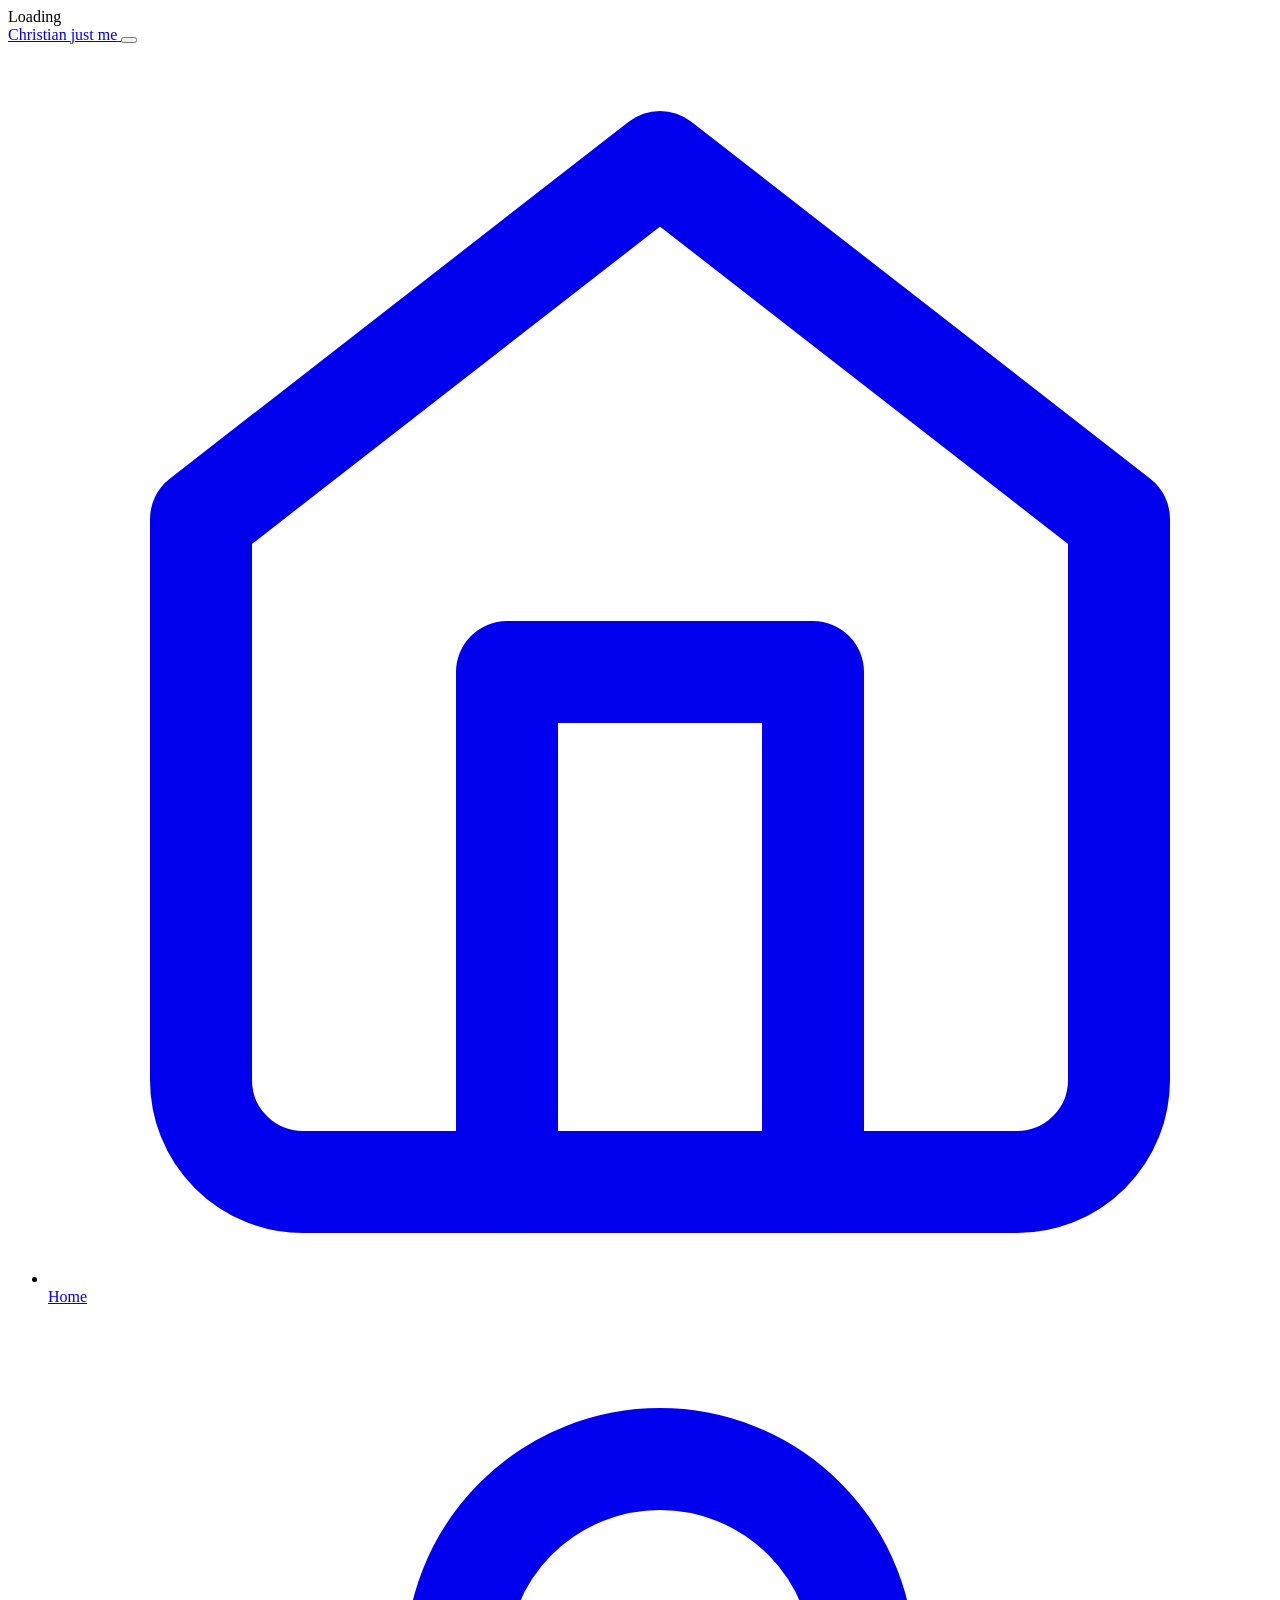
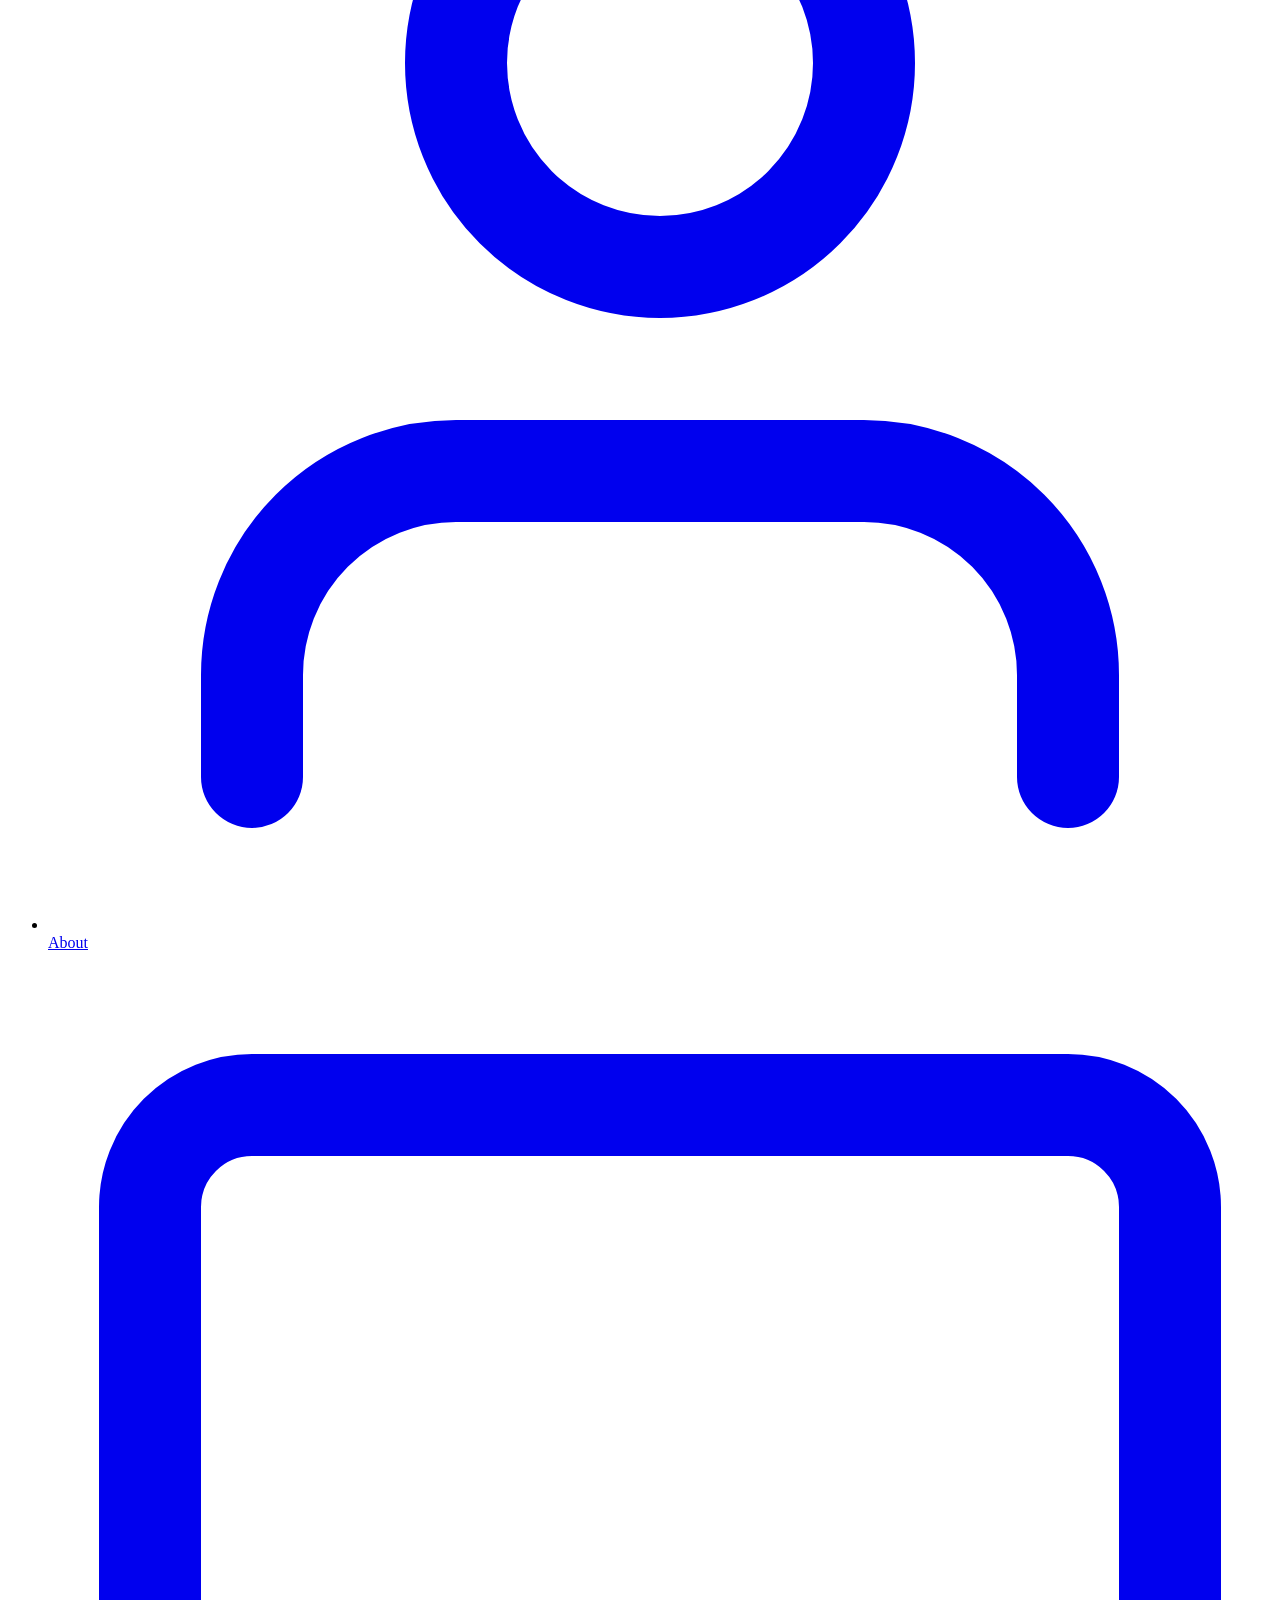
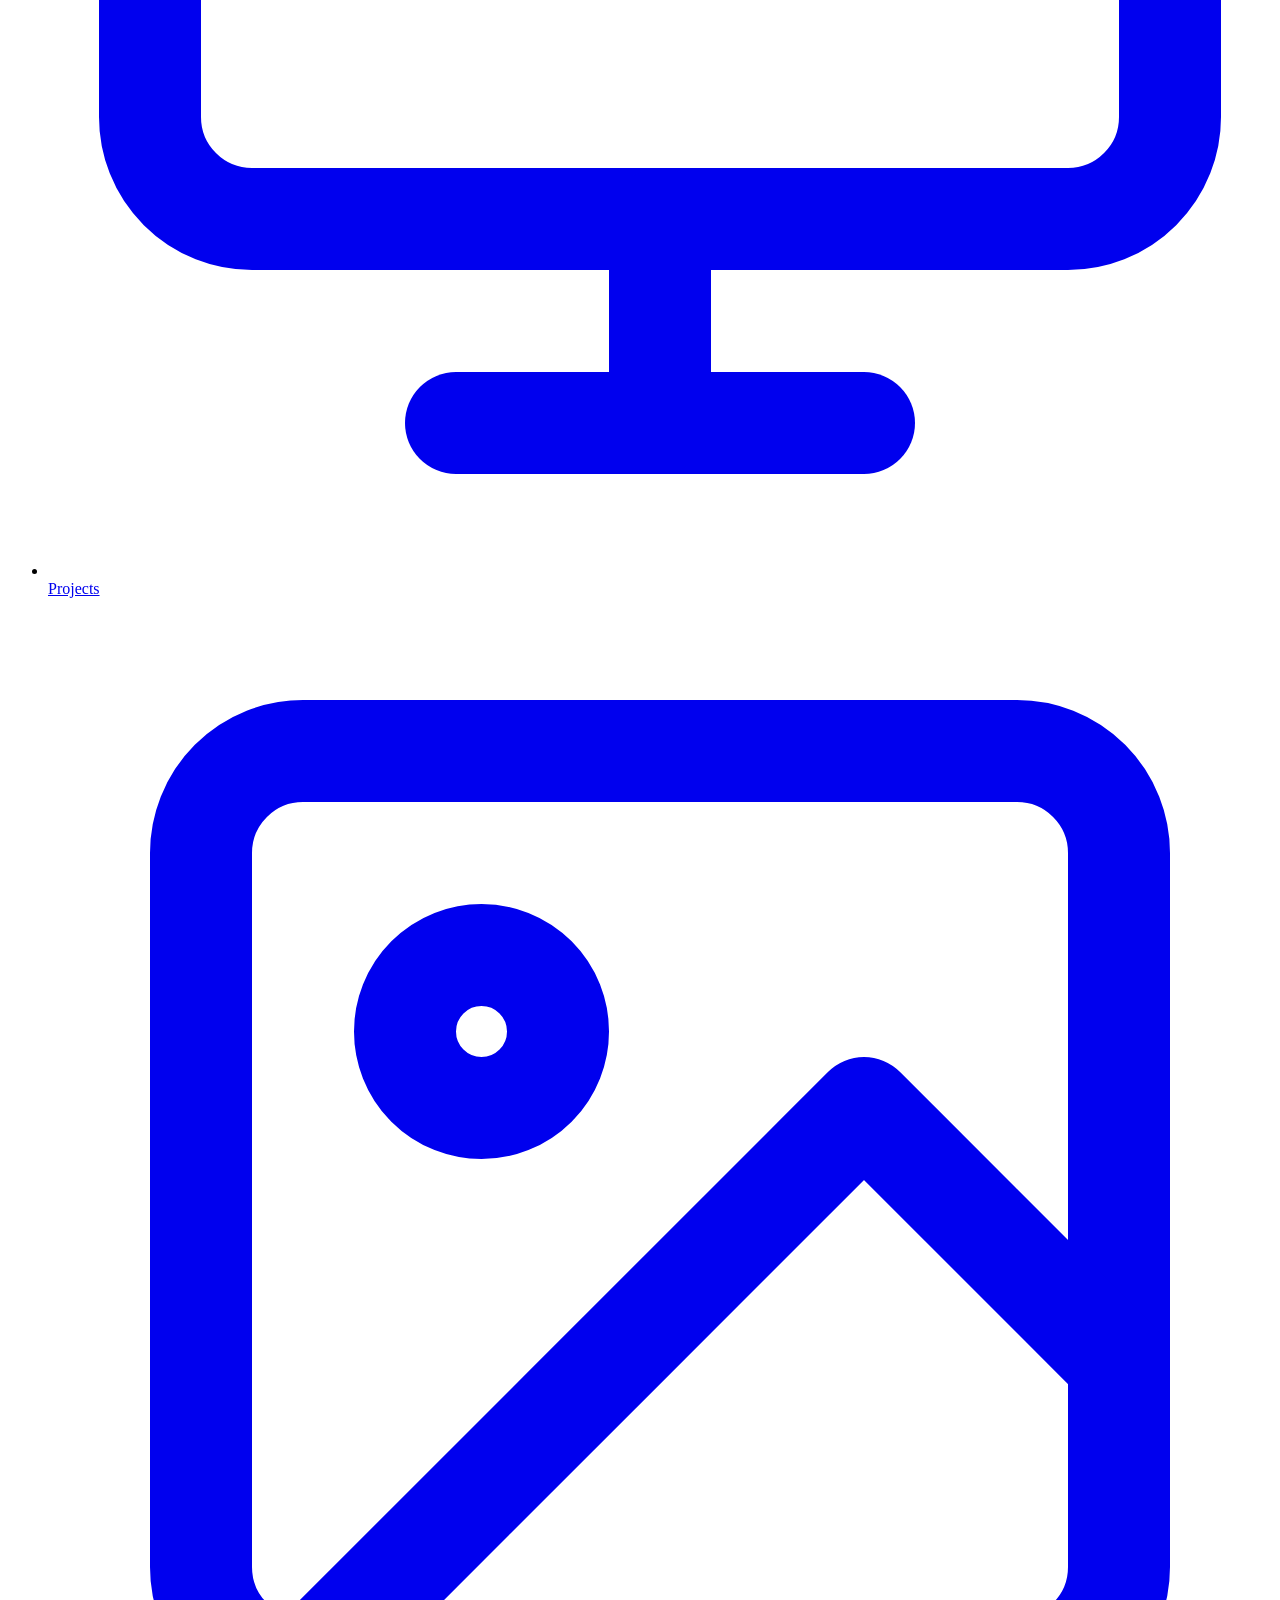
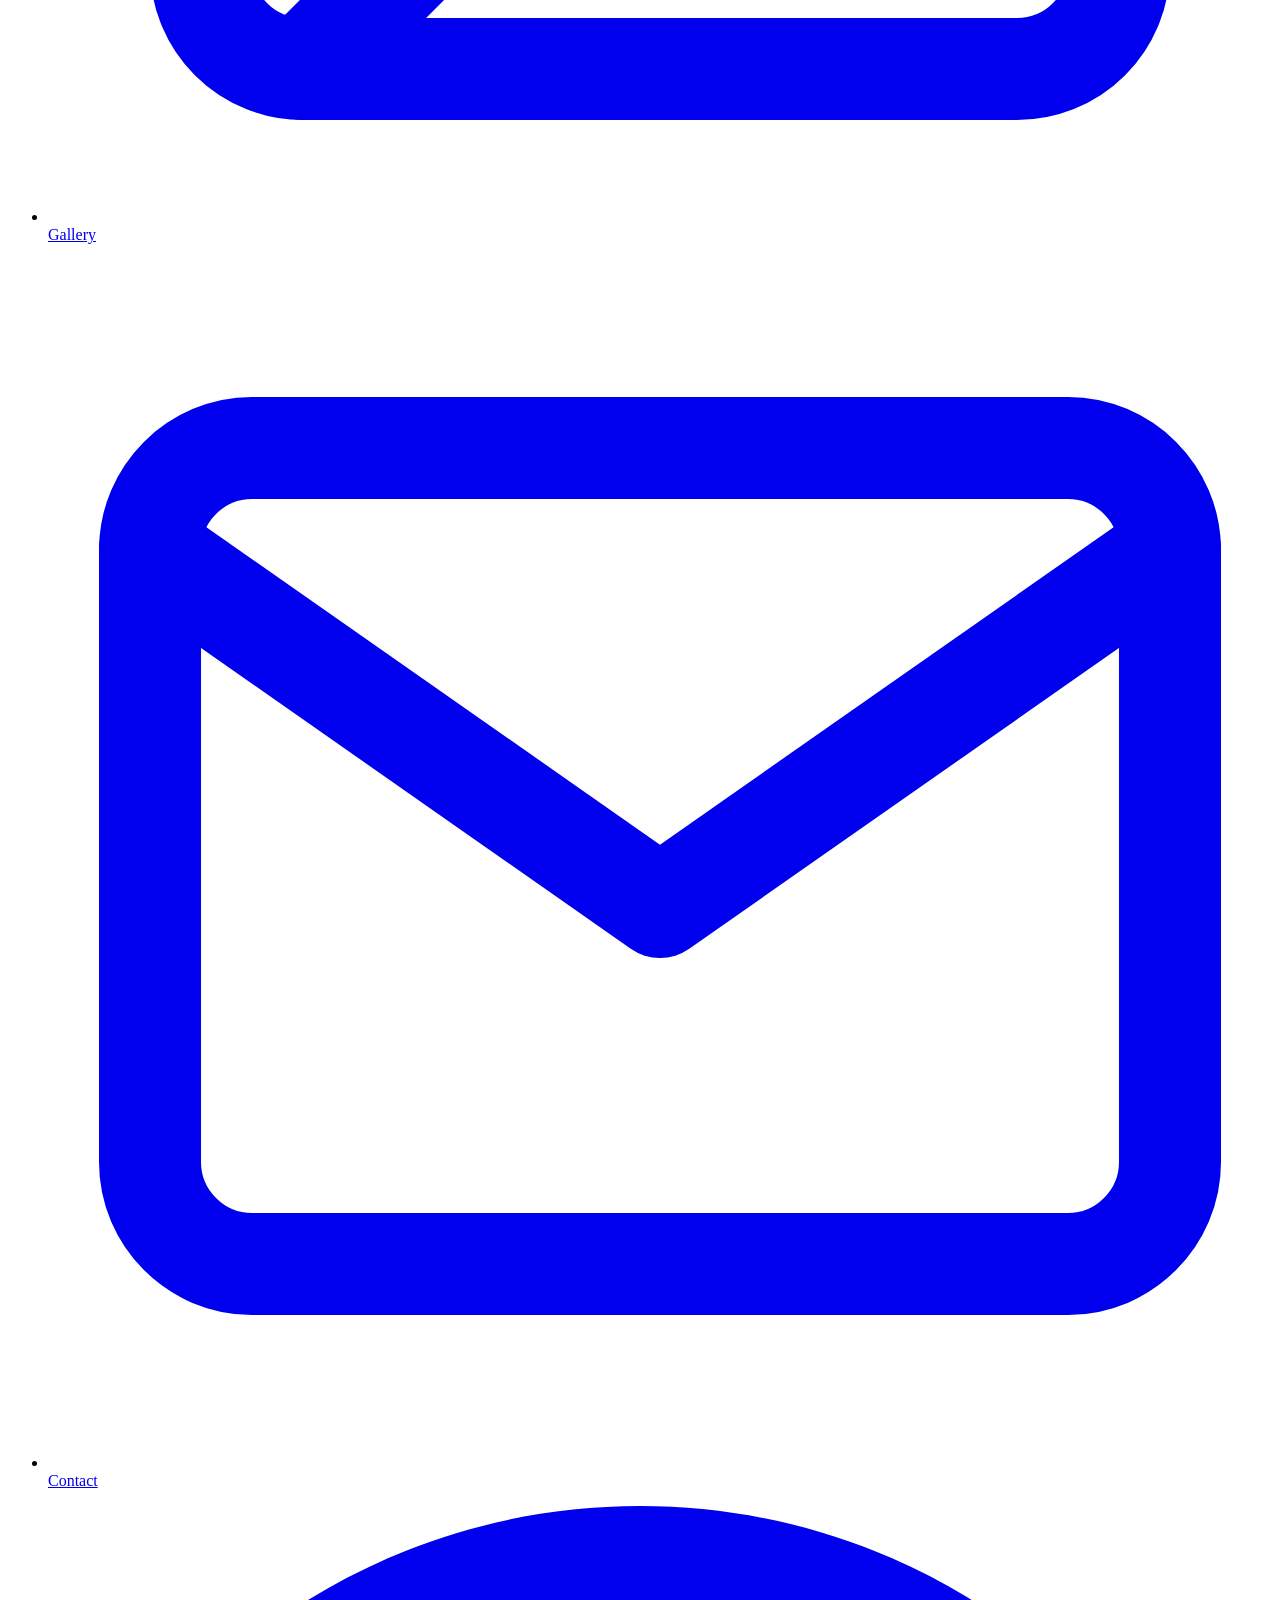
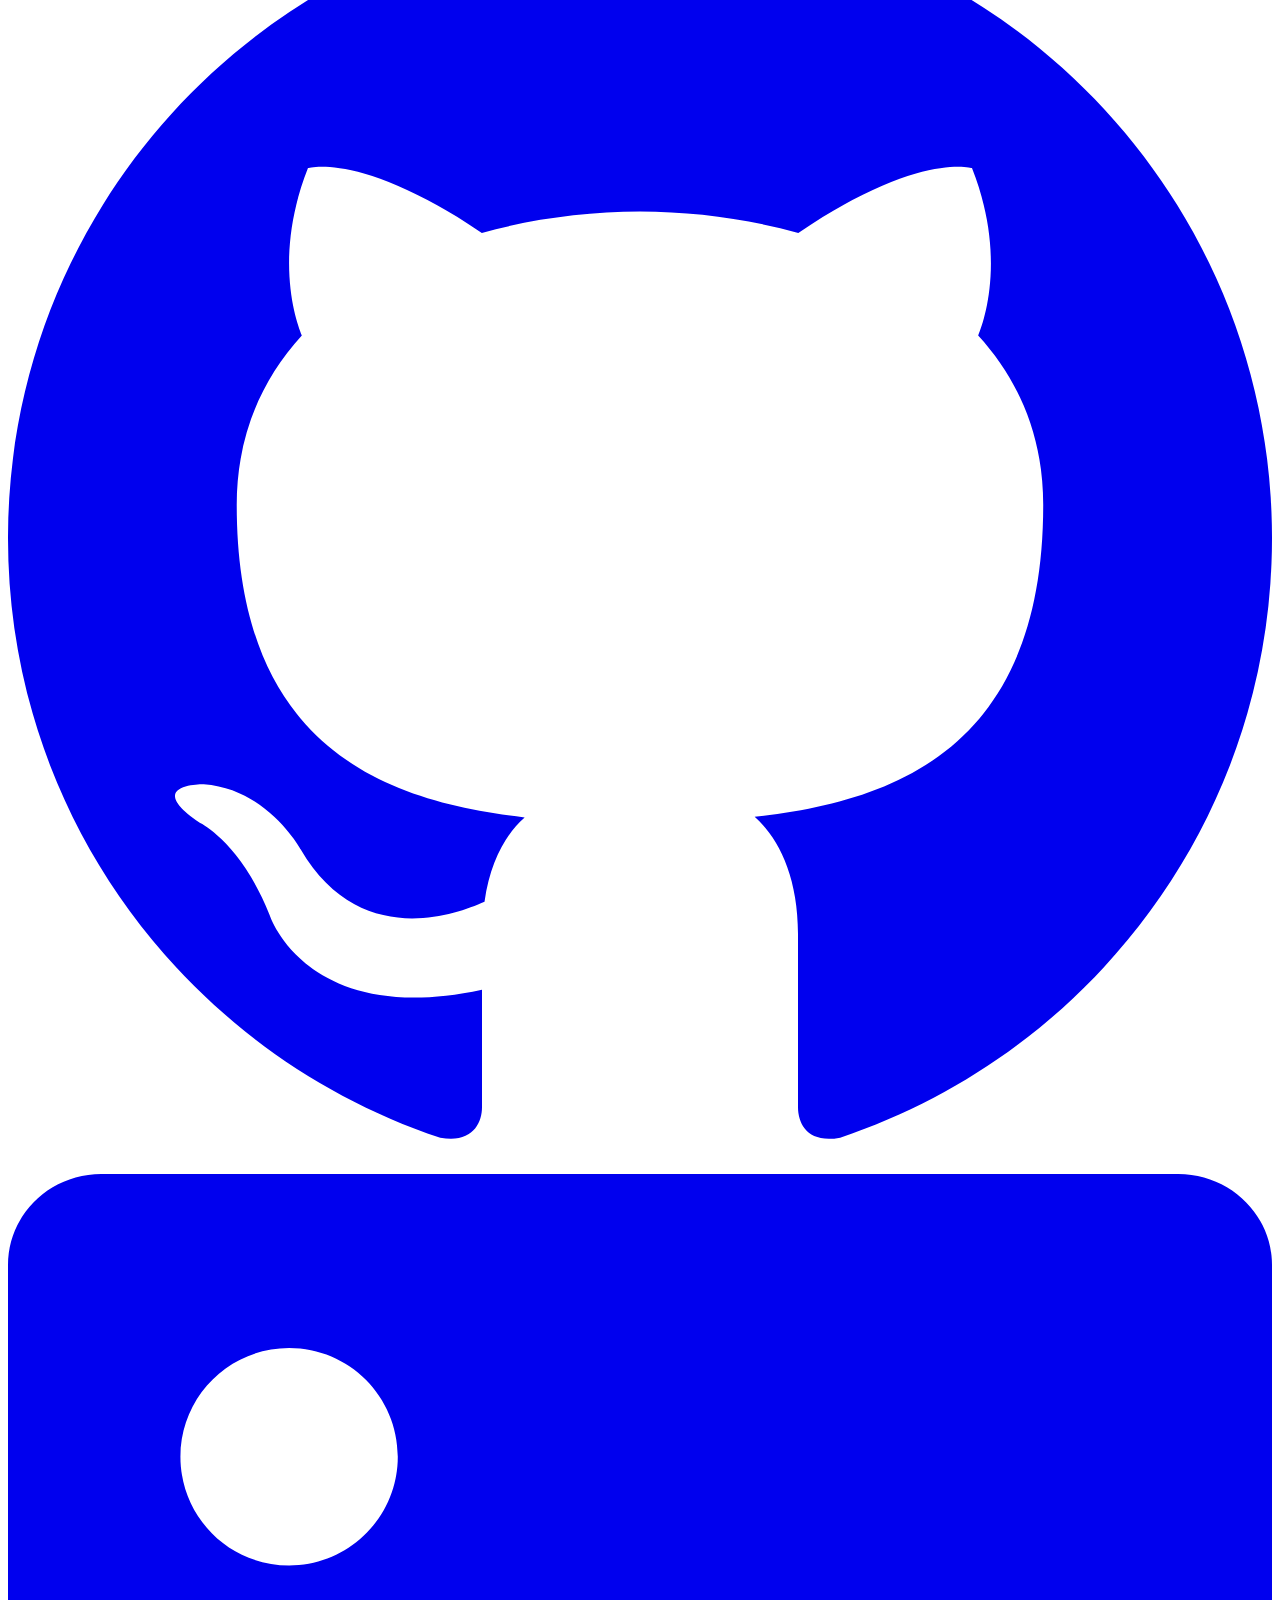
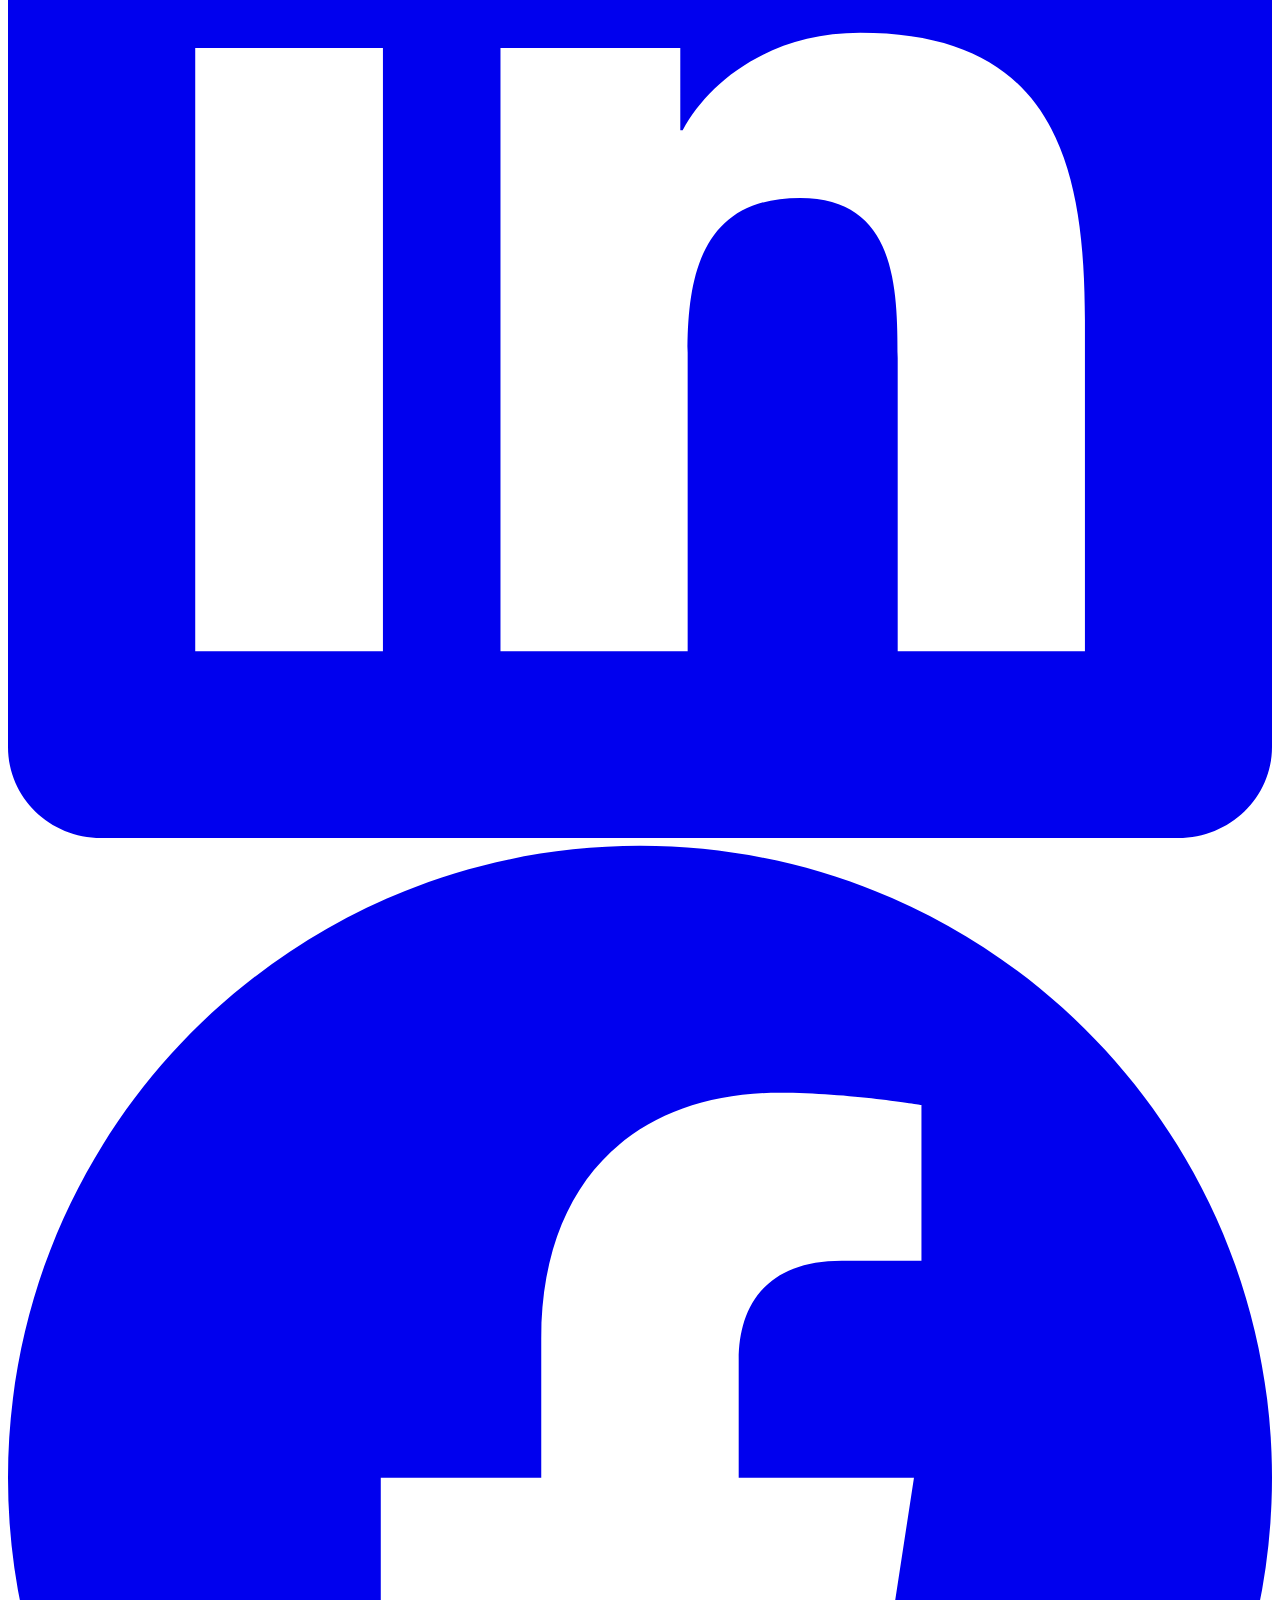
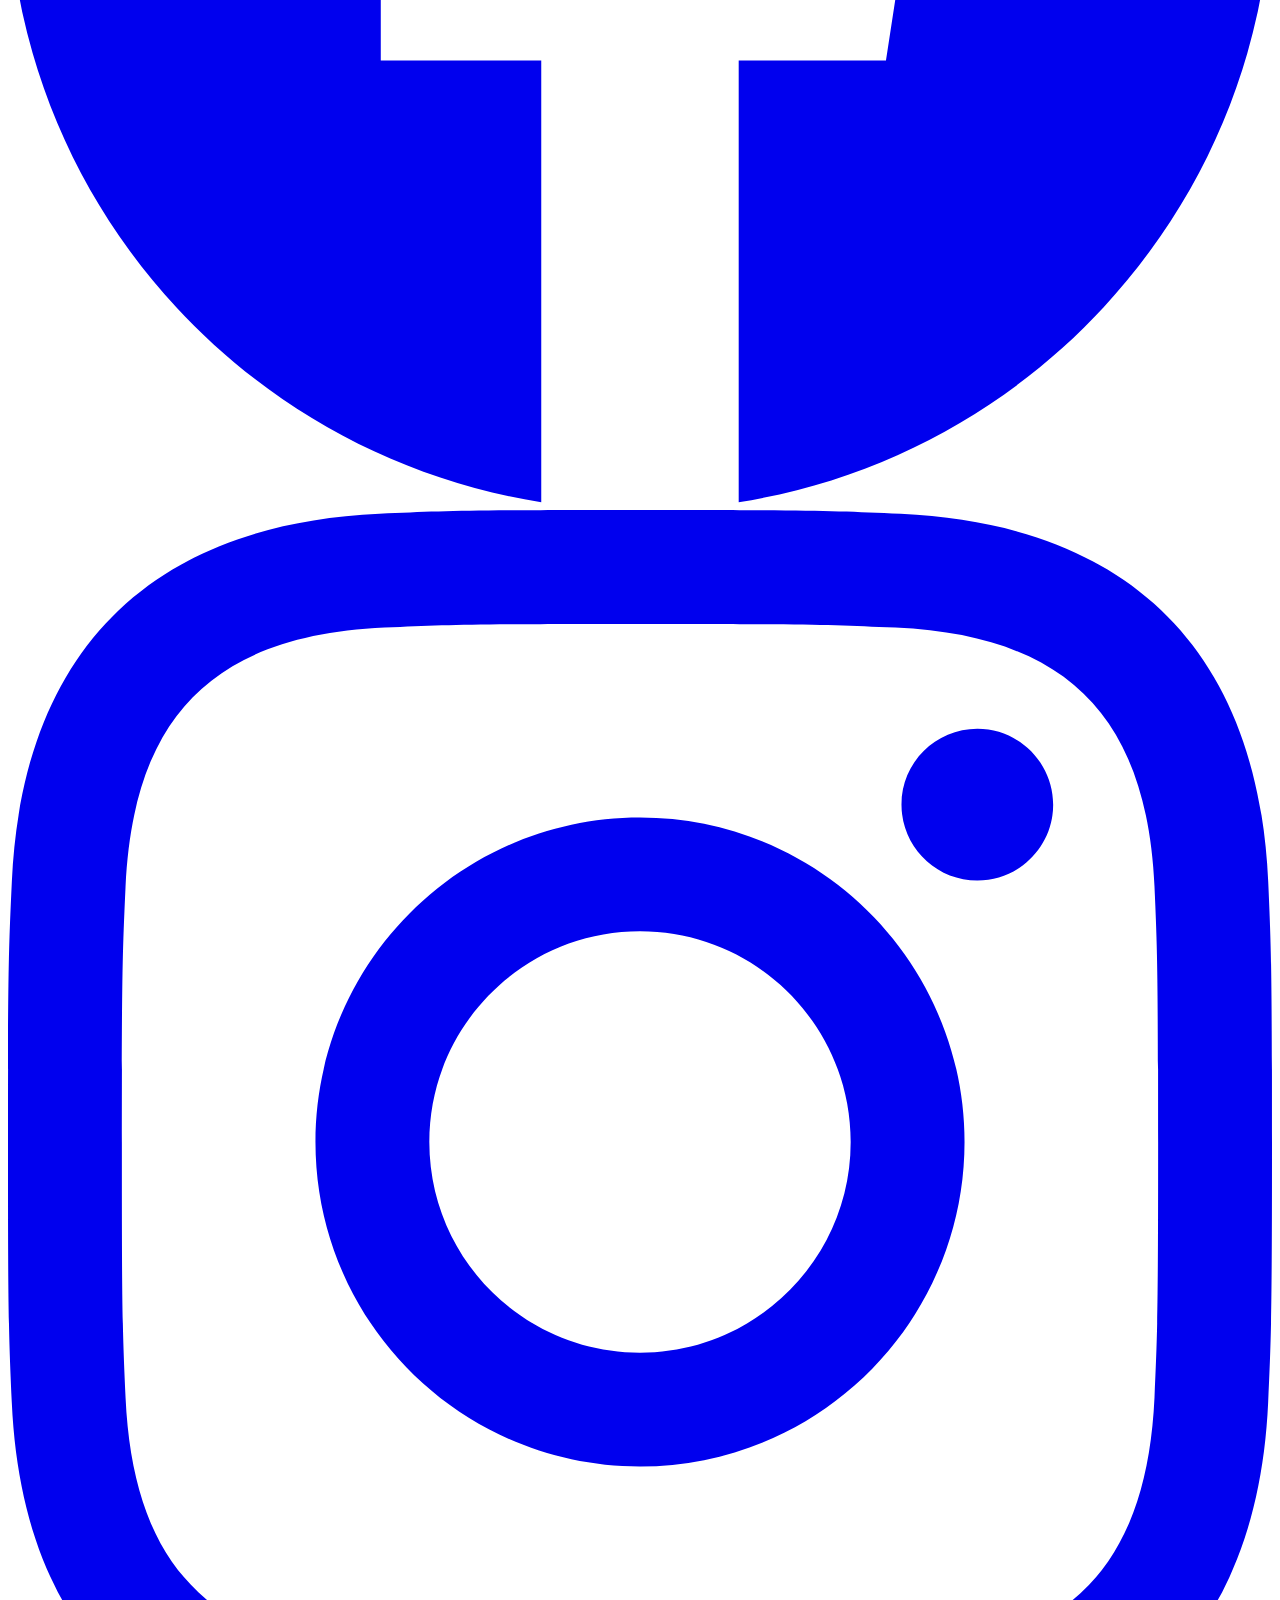
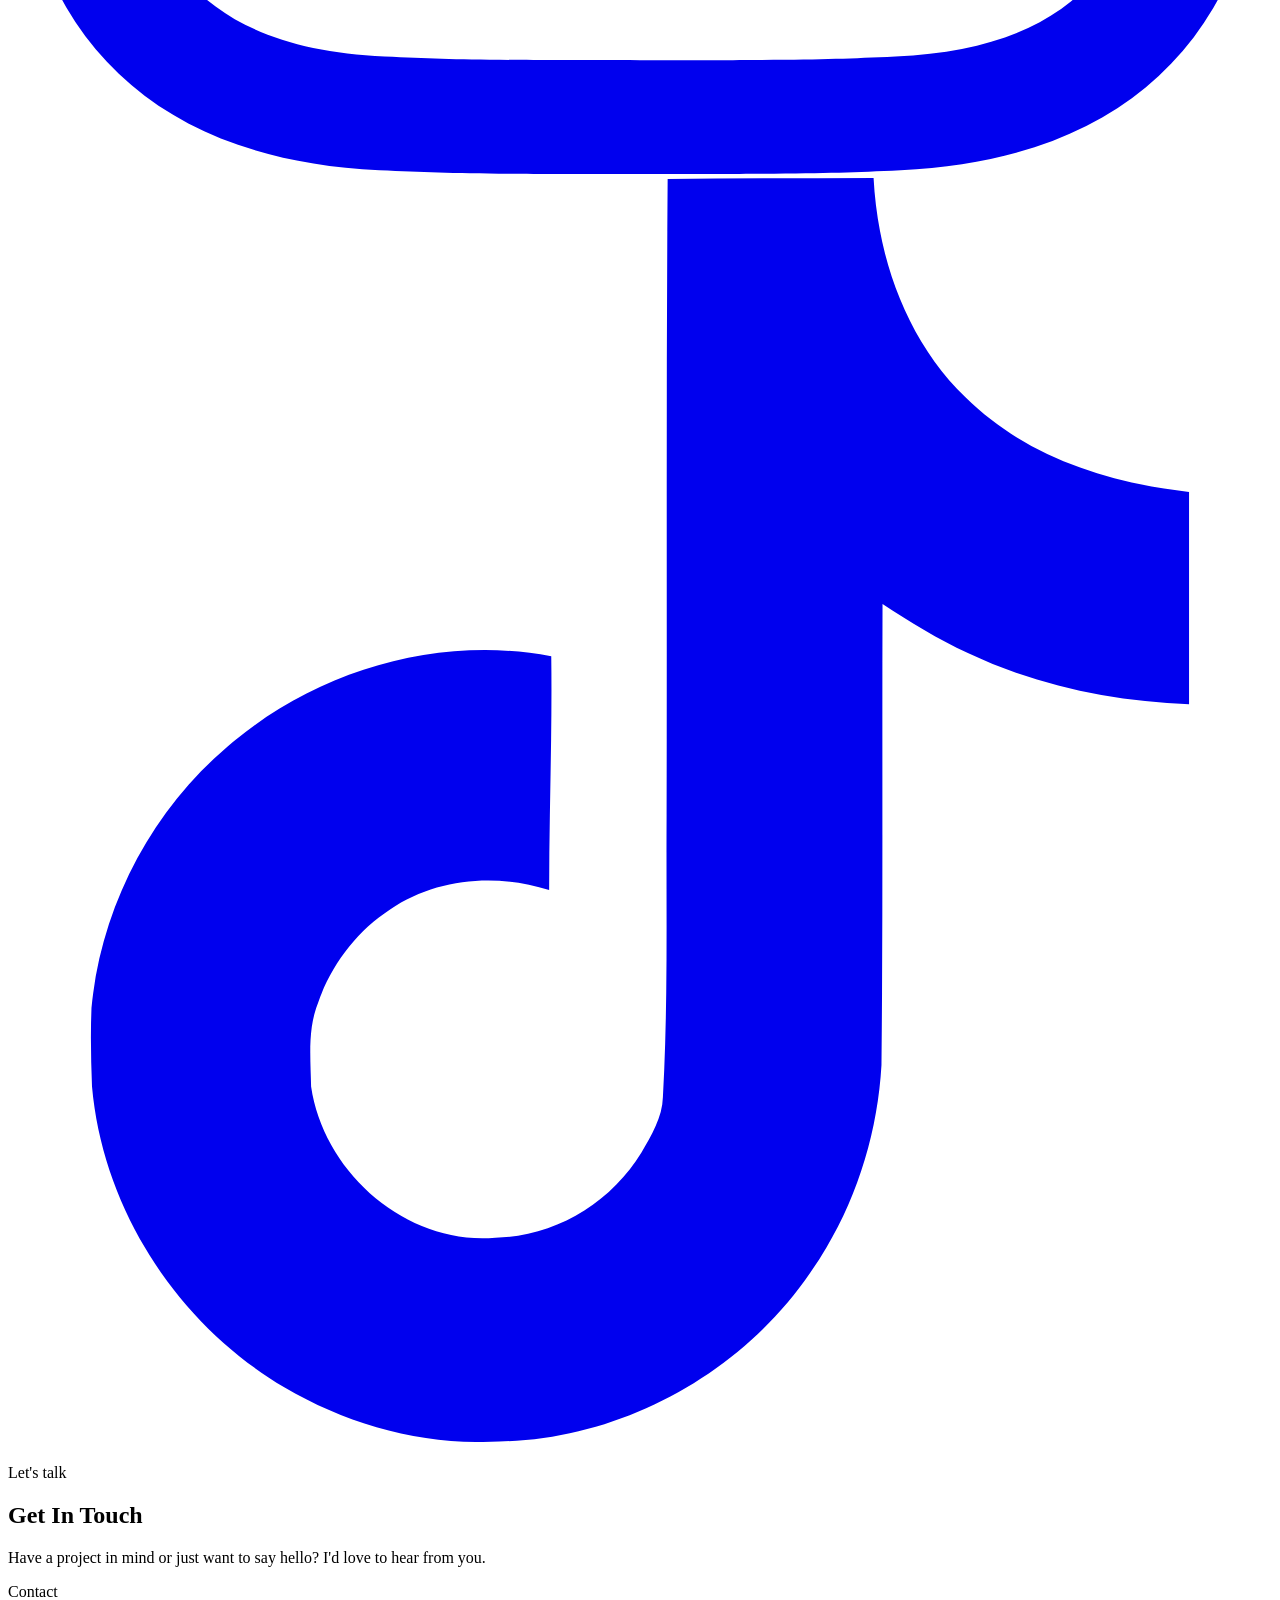
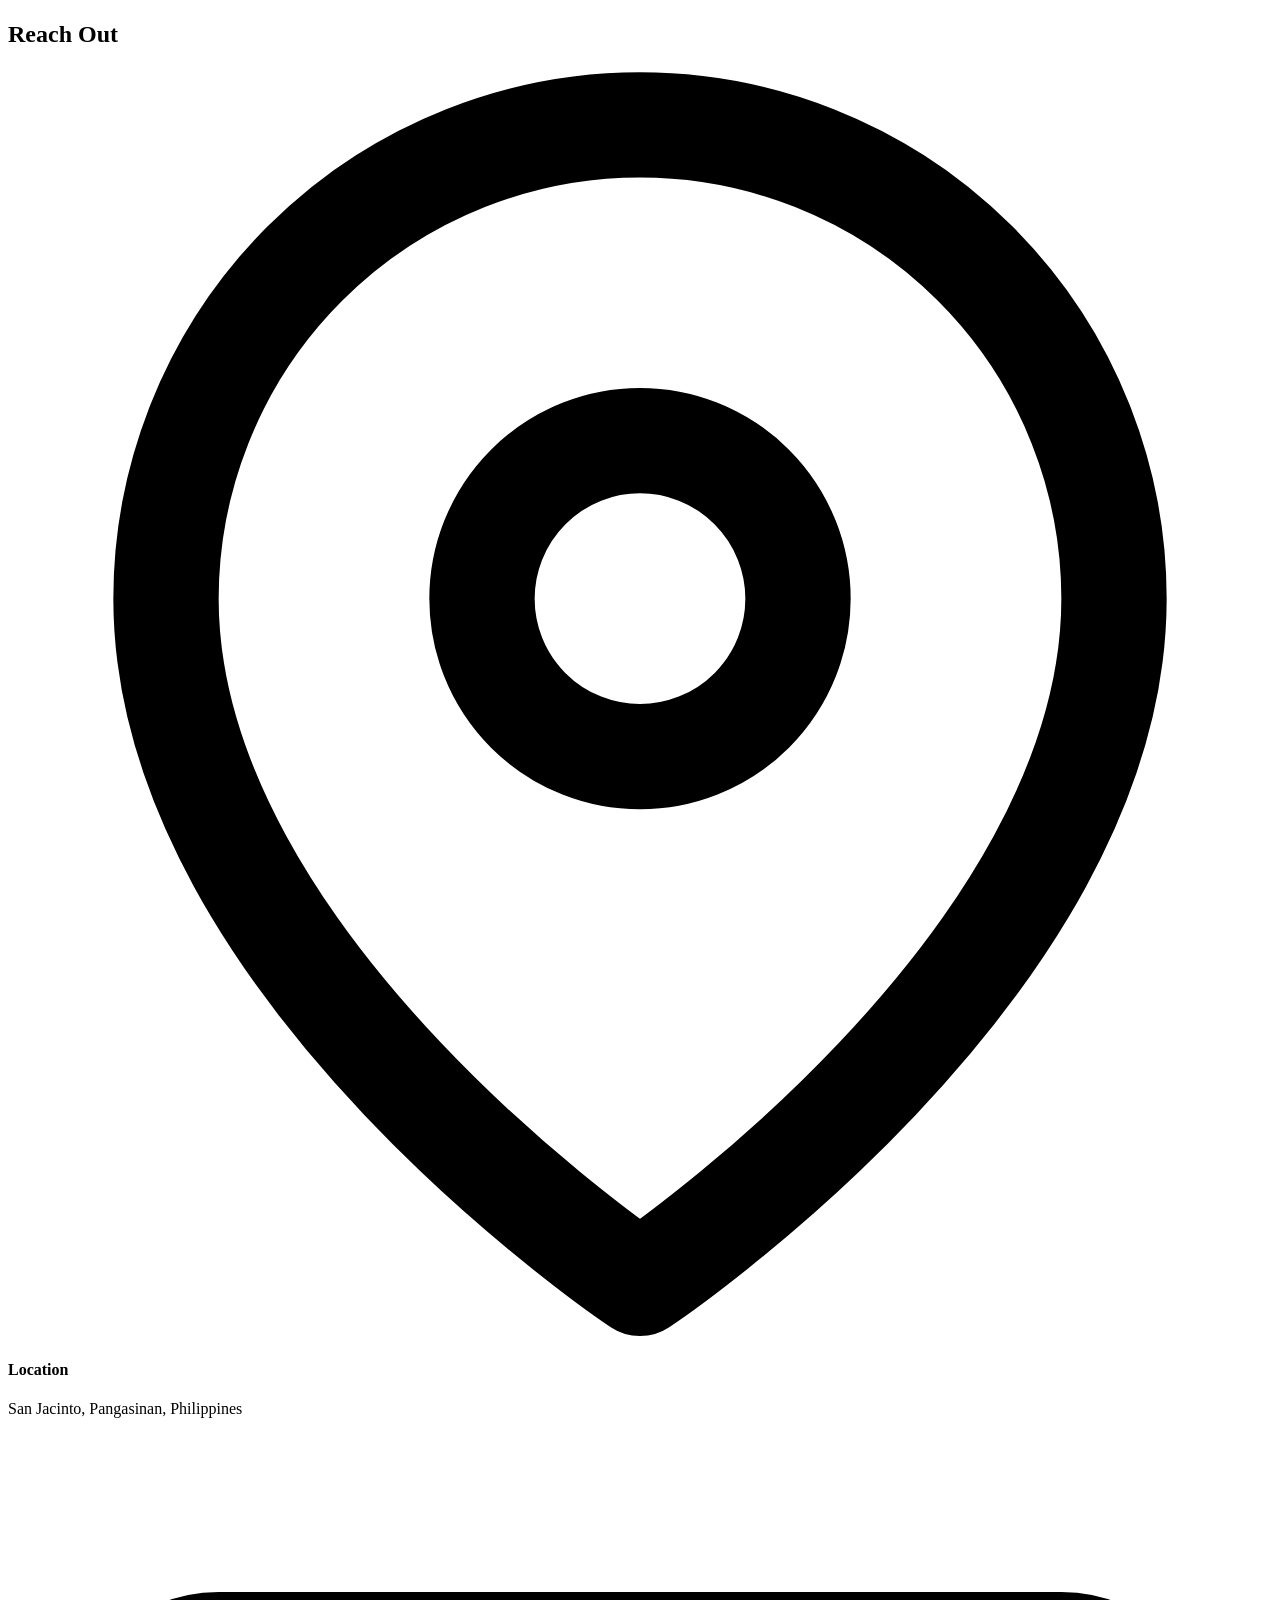
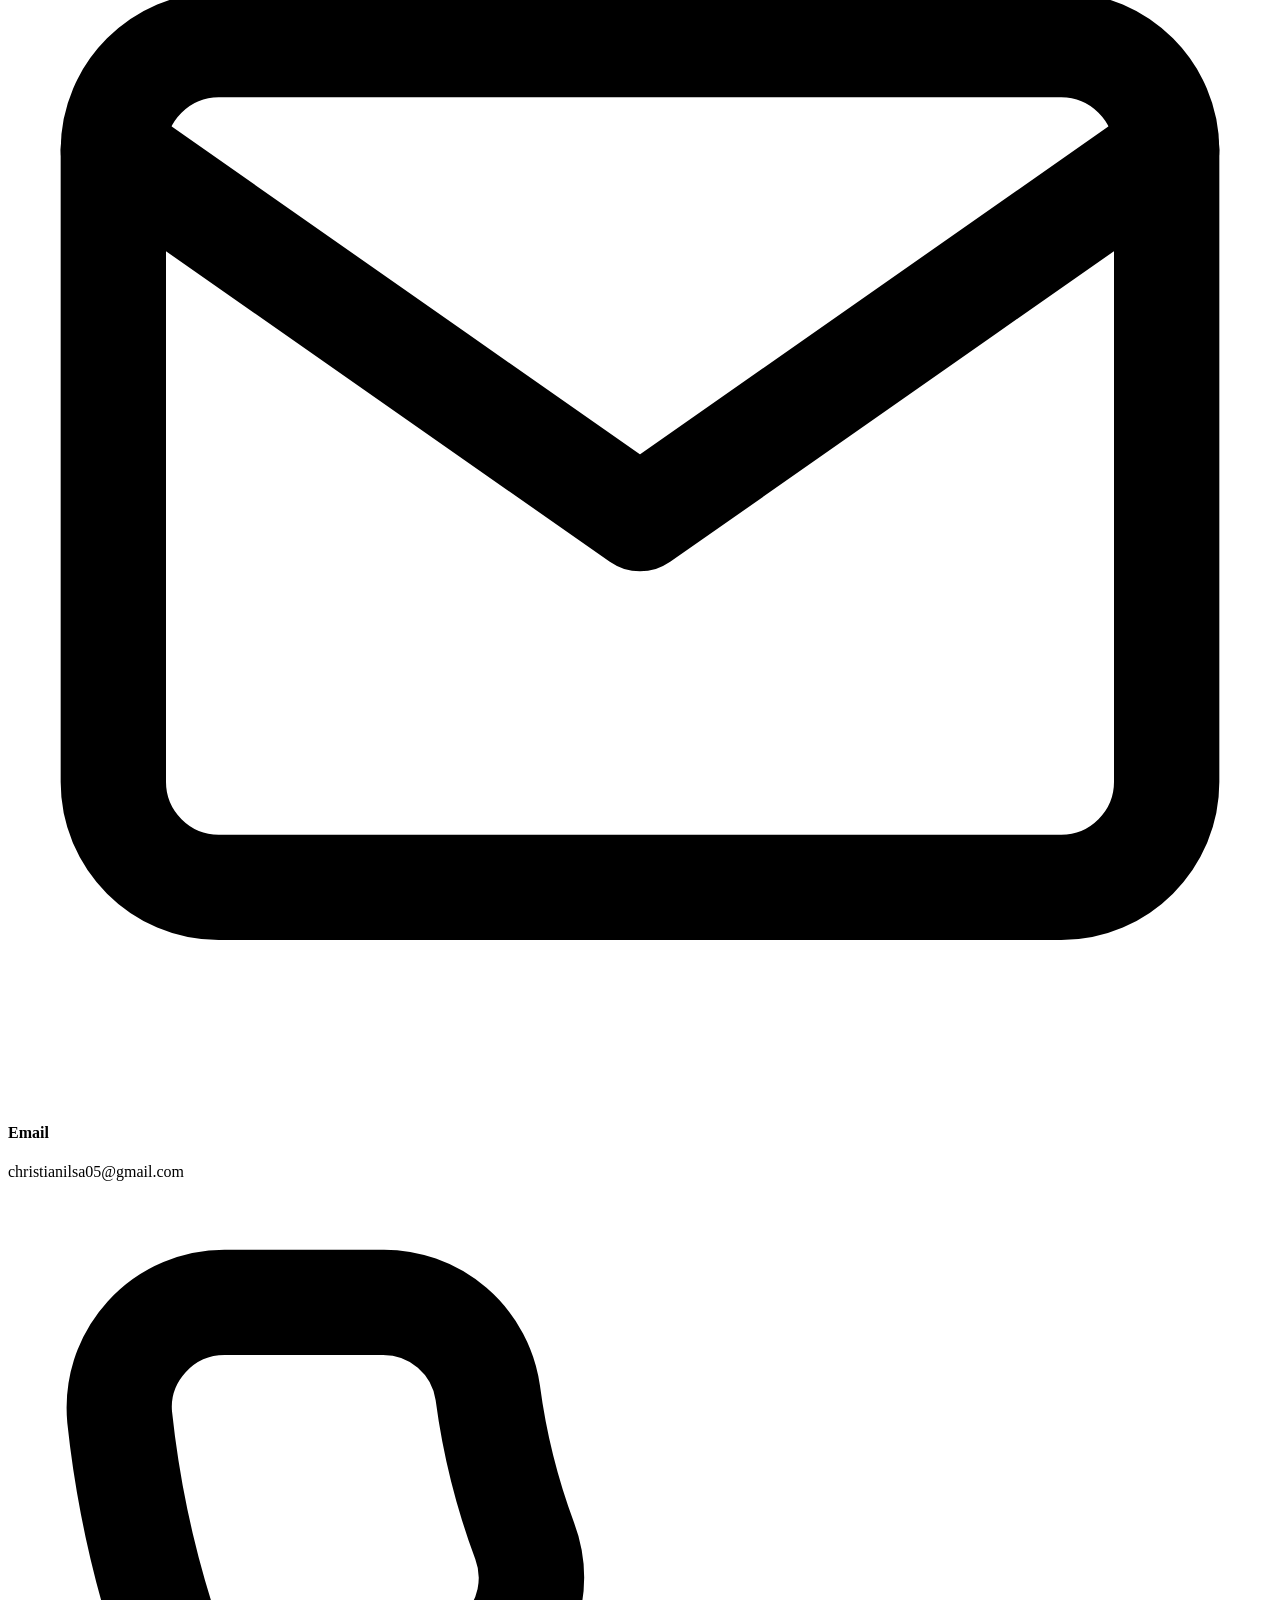
==== contact.html @ a2855211 "Initial commit: portfolio site files" ====
<!DOCTYPE html>
<html lang="en">
<head>
  <meta charset="UTF-8">
  <meta name="viewport" content="width=device-width, initial-scale=1.0">
  <title>Contact | Christian</title>
  <meta name="description" content="Get in touch with Christian — let's build something great together.">
  <link rel="stylesheet" href="css/style.css">
  <link rel="icon" type="image/svg+xml" href="data:image/svg+xml,<svg xmlns='http://www.w3.org/2000/svg' viewBox='0 0 32 32'><text y='28' font-size='28'>✦</text></svg>">
</head>
<body>

  <!-- ===== PRELOADER ===== -->
  <div class="preloader" id="preloader">
    <div class="preloader-spinner"></div>
    <div class="preloader-text">Loading</div>
  </div>

  <!-- ===== SCROLL PROGRESS ===== -->
  <div class="scroll-progress" id="scrollProgress"></div>

  <nav class="sidebar" id="sidebar">
    <div class="sidebar-header">
      <a href="index.html" class="logo">
        Christian
        <span class="logo-tagline">just me</span>
      </a>
      <button class="menu-toggle" id="menuToggle" aria-label="Toggle navigation menu">
        <span></span><span></span><span></span>
      </button>
    </div>
    <ul class="nav-links">
      <li><a href="index.html"><span class="nav-icon"><svg viewBox="0 0 24 24" fill="none" stroke="currentColor" stroke-width="2" stroke-linecap="round" stroke-linejoin="round"><path d="M3 9l9-7 9 7v11a2 2 0 0 1-2 2H5a2 2 0 0 1-2-2z"/><polyline points="9 22 9 12 15 12 15 22"/></svg></span>Home</a></li>
      <li><a href="about.html"><span class="nav-icon"><svg viewBox="0 0 24 24" fill="none" stroke="currentColor" stroke-width="2" stroke-linecap="round" stroke-linejoin="round"><path d="M20 21v-2a4 4 0 0 0-4-4H8a4 4 0 0 0-4 4v2"/><circle cx="12" cy="7" r="4"/></svg></span>About</a></li>
      <li><a href="projects.html"><span class="nav-icon"><svg viewBox="0 0 24 24" fill="none" stroke="currentColor" stroke-width="2" stroke-linecap="round" stroke-linejoin="round"><rect x="2" y="3" width="20" height="14" rx="2" ry="2"/><line x1="8" y1="21" x2="16" y2="21"/><line x1="12" y1="17" x2="12" y2="21"/></svg></span>Projects</a></li>
      <li><a href="gallery.html"><span class="nav-icon"><svg viewBox="0 0 24 24" fill="none" stroke="currentColor" stroke-width="2" stroke-linecap="round" stroke-linejoin="round"><rect x="3" y="3" width="18" height="18" rx="2" ry="2"/><circle cx="8.5" cy="8.5" r="1.5"/><polyline points="21 15 16 10 5 21"/></svg></span>Gallery</a></li>
      <li><a href="contact.html" class="active"><span class="nav-icon"><svg viewBox="0 0 24 24" fill="none" stroke="currentColor" stroke-width="2" stroke-linecap="round" stroke-linejoin="round"><path d="M4 4h16c1.1 0 2 .9 2 2v12c0 1.1-.9 2-2 2H4c-1.1 0-2-.9-2-2V6c0-1.1.9-2 2-2z"/><polyline points="22,6 12,13 2,6"/></svg></span>Contact</a></li>
    </ul>
    <div class="sidebar-social">
      <a href="https://github.com/Chan242-meant" target="_blank" rel="noopener noreferrer" aria-label="GitHub"><svg viewBox="0 0 24 24" fill="currentColor"><path d="M12 0c-6.626 0-12 5.373-12 12 0 5.302 3.438 9.8 8.207 11.387.599.111.793-.261.793-.577v-2.234c-3.338.726-4.033-1.416-4.033-1.416-.546-1.387-1.333-1.756-1.333-1.756-1.089-.745.083-.729.083-.729 1.205.084 1.839 1.237 1.839 1.237 1.07 1.834 2.807 1.304 3.492.997.107-.775.418-1.305.762-1.604-2.665-.305-5.467-1.334-5.467-5.931 0-1.311.469-2.381 1.236-3.221-.124-.303-.535-1.524.117-3.176 0 0 1.008-.322 3.301 1.23.957-.266 1.983-.399 3.003-.404 1.02.005 2.047.138 3.006.404 2.291-1.552 3.297-1.23 3.297-1.23.653 1.653.242 2.874.118 3.176.77.84 1.235 1.911 1.235 3.221 0 4.609-2.807 5.624-5.479 5.921.43.372.823 1.102.823 2.222v3.293c0 .319.192.694.801.576 4.765-1.589 8.199-6.086 8.199-11.386 0-6.627-5.373-12-12-12z"/></svg></a>
      <a href="https://www.linkedin.com/in/christian-noel-isla-b33459402/" target="_blank" rel="noopener noreferrer" aria-label="LinkedIn"><svg viewBox="0 0 24 24" fill="currentColor"><path d="M20.447 20.452h-3.554v-5.569c0-1.328-.027-3.037-1.852-3.037-1.853 0-2.136 1.445-2.136 2.939v5.667H9.351V9h3.414v1.561h.046c.477-.9 1.637-1.85 3.37-1.85 3.601 0 4.267 2.37 4.267 5.455v6.286zM5.337 7.433c-1.144 0-2.063-.926-2.063-2.065 0-1.138.92-2.063 2.063-2.063 1.14 0 2.064.925 2.064 2.063 0 1.139-.925 2.065-2.064 2.065zm1.782 13.019H3.555V9h3.564v11.452zM22.225 0H1.771C.792 0 0 .774 0 1.729v20.542C0 23.227.792 24 1.771 24h20.451C23.2 24 24 23.227 24 22.271V1.729C24 .774 23.2 0 22.222 0h.003z"/></svg></a>
      <a href="https://www.facebook.com/christian.isla22" target="_blank" rel="noopener noreferrer" aria-label="Facebook"><svg viewBox="0 0 24 24" fill="currentColor"><path d="M24 12.073c0-6.627-5.373-12-12-12s-12 5.373-12 12c0 5.99 4.388 10.954 10.125 11.854v-8.385H7.078v-3.47h3.047V9.43c0-3.007 1.792-4.669 4.533-4.669 1.312 0 2.686.235 2.686.235v2.953H15.83c-1.491 0-1.956.925-1.956 1.874v2.25h3.328l-.532 3.47h-2.796v8.385C19.612 23.027 24 18.062 24 12.073z"/></svg></a>
      <a href="https://www.instagram.com/channndnd/" target="_blank" rel="noopener noreferrer" aria-label="Instagram"><svg viewBox="0 0 24 24" fill="currentColor"><path d="M12 2.163c3.204 0 3.584.012 4.85.07 3.252.148 4.771 1.691 4.919 4.919.058 1.265.069 1.645.069 4.849 0 3.205-.012 3.584-.069 4.849-.149 3.225-1.664 4.771-4.919 4.919-1.266.058-1.644.07-4.85.07-3.204 0-3.584-.012-4.849-.07-3.26-.149-4.771-1.699-4.919-4.92-.058-1.265-.07-1.644-.07-4.849 0-3.204.013-3.583.07-4.849.149-3.227 1.664-4.771 4.919-4.919 1.266-.057 1.645-.069 4.849-.069zm0-2.163c-3.259 0-3.667.014-4.947.072-4.358.2-6.78 2.618-6.98 6.98-.059 1.281-.073 1.689-.073 4.948 0 3.259.014 3.668.072 4.948.2 4.358 2.618 6.78 6.98 6.98 1.281.058 1.689.072 4.948.072 3.259 0 3.668-.014 4.948-.072 4.354-.2 6.782-2.618 6.979-6.98.059-1.28.073-1.689.073-4.948 0-3.259-.014-3.667-.072-4.947-.196-4.354-2.617-6.78-6.979-6.98-1.281-.059-1.69-.073-4.949-.073zm0 5.838c-3.403 0-6.162 2.759-6.162 6.162s2.759 6.163 6.162 6.163 6.162-2.759 6.162-6.163c0-3.403-2.759-6.162-6.162-6.162zm0 10.162c-2.209 0-4-1.79-4-4 0-2.209 1.791-4 4-4s4 1.791 4 4c0 2.21-1.791 4-4 4zm6.406-11.845c-.796 0-1.441.645-1.441 1.44s.645 1.44 1.441 1.44c.795 0 1.439-.645 1.439-1.44s-.644-1.44-1.439-1.44z"/></svg></a>
      <a href="https://www.tiktok.com/@nochanss?lang=en" target="_blank" rel="noopener noreferrer" aria-label="TikTok"><svg viewBox="0 0 24 24" fill="currentColor"><path d="M12.525.02c1.31-.02 2.61-.01 3.91-.02.08 1.53.63 3.09 1.75 4.17 1.12 1.11 2.7 1.62 4.24 1.79v4.03c-1.44-.05-2.89-.35-4.2-.97-.57-.26-1.1-.59-1.62-.93-.01 2.92.01 5.84-.02 8.75-.08 1.4-.54 2.79-1.35 3.94-1.31 1.92-3.58 3.17-5.91 3.21-1.43.08-2.86-.31-4.08-1.03-2.02-1.19-3.44-3.37-3.65-5.71-.02-.5-.03-1-.01-1.49.18-1.9 1.12-3.72 2.58-4.96 1.66-1.44 3.98-2.13 6.15-1.72.02 1.48-.04 2.96-.04 4.44-.99-.32-2.15-.23-3.02.37-.63.41-1.11 1.04-1.36 1.75-.21.51-.15 1.07-.14 1.61.24 1.64 1.82 3.02 3.5 2.87 1.12-.01 2.19-.66 2.77-1.61.19-.33.4-.67.41-1.06.1-1.79.06-3.57.07-5.36.01-4.03-.01-8.05.02-12.07z"/></svg></a>
    </div>
  </nav>

  <div class="overlay" id="overlay"></div>

  <main class="main-content">

    <!-- PAGE HERO -->
    <section class="page-hero">
      <div class="hero-bg parallax-layer">
        <img src="https://picsum.photos/seed/contact-hero/1920/800" alt="" loading="eager">
      </div>
      <div class="hero-overlay"></div>
      <div class="hero-content">
        <div class="hero-badge fade-in">
          <span class="dot"></span>
          Let's talk
        </div>
        <h1 class="fade-in stagger-1">Get In Touch</h1>
        <p class="fade-in stagger-2">Have a project in mind or just want to say hello? I'd love to hear from you.</p>
      </div>
    </section>

    <!-- CONTACT -->
    <section class="section">
      <div class="container">
        <div class="contact-grid">

          <!-- Contact Info -->
          <div class="contact-info fade-in-left">
            <div class="section-header" style="text-align: left; margin-bottom: 1.5rem;">
              <span class="section-subtitle">Contact</span>
              <h2>Reach Out</h2>
            </div>

            <div class="contact-item">
              <div class="contact-icon">
                <svg viewBox="0 0 24 24" fill="none" stroke="currentColor" stroke-width="2" stroke-linecap="round" stroke-linejoin="round">
                  <path d="M21 10c0 7-9 13-9 13s-9-6-9-13a9 9 0 0 1 18 0z"/>
                  <circle cx="12" cy="10" r="3"/>
                </svg>
              </div>
              <div class="contact-detail">
                <h4>Location</h4>
                <p>San Jacinto, Pangasinan, Philippines</p>
              </div>
            </div>

            <div class="contact-item">
              <div class="contact-icon">
                <svg viewBox="0 0 24 24" fill="none" stroke="currentColor" stroke-width="2" stroke-linecap="round" stroke-linejoin="round">
                  <path d="M4 4h16c1.1 0 2 .9 2 2v12c0 1.1-.9 2-2 2H4c-1.1 0-2-.9-2-2V6c0-1.1.9-2 2-2z"/>
                  <polyline points="22,6 12,13 2,6"/>
                </svg>
              </div>
              <div class="contact-detail">
                <h4>Email</h4>
                <p>christianilsa05@gmail.com</p>
              </div>
            </div>

            <div class="contact-item">
              <div class="contact-icon">
                <svg viewBox="0 0 24 24" fill="none" stroke="currentColor" stroke-width="2" stroke-linecap="round" stroke-linejoin="round">
                  <path d="M22 16.92v3a2 2 0 0 1-2.18 2 19.79 19.79 0 0 1-8.63-3.07 19.5 19.5 0 0 1-6-6 19.79 19.79 0 0 1-3.07-8.67A2 2 0 0 1 4.11 2h3a2 2 0 0 1 2 1.72 12.84 12.84 0 0 0 .7 2.81 2 2 0 0 1-.45 2.11L8.09 9.91a16 16 0 0 0 6 6l1.27-1.27a2 2 0 0 1 2.11-.45 12.84 12.84 0 0 0 2.81.7A2 2 0 0 1 22 16.92z"/>
                </svg>
              </div>
              <div class="contact-detail">
                <h4>Phone</h4>
                <p>+63 9764282393</p>
              </div>
            </div>

            <div class="contact-item">
              <div class="contact-icon">
                <svg viewBox="0 0 24 24" fill="none" stroke="currentColor" stroke-width="2" stroke-linecap="round" stroke-linejoin="round">
                  <path d="M9 19c-5 1.5-5-2.5-7-3m14 6v-3.87a3.37 3.37 0 0 0-.94-2.61c3.14-.35 6.44-1.54 6.44-7A5.44 5.44 0 0 0 20 4.77 5.07 5.07 0 0 0 19.91 1S18.73.65 16 2.48a13.38 13.38 0 0 0-7 0C6.27.65 5.09 1 5.09 1A5.07 5.07 0 0 0 5 4.77a5.44 5.44 0 0 0-1.5 3.78c0 5.42 3.3 6.61 6.44 7A3.37 3.37 0 0 0 9 18.13V22"/>
                </svg>
              </div>
              <div class="contact-detail">
                <h4>GitHub</h4>
                <p>github.com/Chan242-meant</p>
              </div>
            </div>
          </div>

          <!-- Contact Form -->
          <div class="fade-in-right">
            <form class="contact-form" id="contactForm" novalidate>
              <div class="form-row">
                <div class="form-group">
                  <label for="name">Name *</label>
                  <input type="text" id="name" name="name" placeholder="Your name" required>
                </div>
                <div class="form-group">
                  <label for="email">Email *</label>
                  <input type="email" id="email" name="email" placeholder="your@email.com" required>
                </div>
              </div>
              <div class="form-group">
                <label for="subject">Subject</label>
                <input type="text" id="subject" name="subject" placeholder="What's this about?">
              </div>
              <div class="form-group">
                <label for="message">Message *</label>
                <textarea id="message" name="message" placeholder="Tell me about your project, idea, or just say hi..." required></textarea>
              </div>
              <button type="submit" class="btn btn-primary">
                Send Message
                <svg width="16" height="16" viewBox="0 0 24 24" fill="none" stroke="currentColor" stroke-width="2.5" stroke-linecap="round" stroke-linejoin="round">
                  <line x1="22" y1="2" x2="11" y2="13"/><polygon points="22 2 15 22 11 13 2 9 22 2"/>
                </svg>
              </button>
            </form>
          </div>

        </div>
      </div>
    </section>

    <!-- FOOTER -->
    <footer class="footer">
      <p>&copy; 2026 Christian. All rights reserved.</p>
      <div class="footer-links">
        <a href="about.html">About</a>
        <a href="projects.html">Projects</a>
        <a href="contact.html">Contact</a>
        <div class="footer-social">
          <a href="https://github.com/Chan242-meant" target="_blank" rel="noopener noreferrer" aria-label="GitHub"><svg viewBox="0 0 24 24" fill="currentColor"><path d="M12 0c-6.626 0-12 5.373-12 12 0 5.302 3.438 9.8 8.207 11.387.599.111.793-.261.793-.577v-2.234c-3.338.726-4.033-1.416-4.033-1.416-.546-1.387-1.333-1.756-1.333-1.756-1.089-.745.083-.729.083-.729 1.205.084 1.839 1.237 1.839 1.237 1.07 1.834 2.807 1.304 3.492.997.107-.775.418-1.305.762-1.604-2.665-.305-5.467-1.334-5.467-5.931 0-1.311.469-2.381 1.236-3.221-.124-.303-.535-1.524.117-3.176 0 0 1.008-.322 3.301 1.23.957-.266 1.983-.399 3.003-.404 1.02.005 2.047.138 3.006.404 2.291-1.552 3.297-1.23 3.297-1.23.653 1.653.242 2.874.118 3.176.77.84 1.235 1.911 1.235 3.221 0 4.609-2.807 5.624-5.479 5.921.43.372.823 1.102.823 2.222v3.293c0 .319.192.694.801.576 4.765-1.589 8.199-6.086 8.199-11.386 0-6.627-5.373-12-12-12z"/></svg></a>
          <a href="https://www.linkedin.com/in/christian-noel-isla-b33459402/" target="_blank" rel="noopener noreferrer" aria-label="LinkedIn"><svg viewBox="0 0 24 24" fill="currentColor"><path d="M20.447 20.452h-3.554v-5.569c0-1.328-.027-3.037-1.852-3.037-1.853 0-2.136 1.445-2.136 2.939v5.667H9.351V9h3.414v1.561h.046c.477-.9 1.637-1.85 3.37-1.85 3.601 0 4.267 2.37 4.267 5.455v6.286zM5.337 7.433c-1.144 0-2.063-.926-2.063-2.065 0-1.138.92-2.063 2.063-2.063 1.14 0 2.064.925 2.064 2.063 0 1.139-.925 2.065-2.064 2.065zm1.782 13.019H3.555V9h3.564v11.452zM22.225 0H1.771C.792 0 0 .774 0 1.729v20.542C0 23.227.792 24 1.771 24h20.451C23.2 24 24 23.227 24 22.271V1.729C24 .774 23.2 0 22.222 0h.003z"/></svg></a>
          <a href="https://www.facebook.com/christian.isla22" target="_blank" rel="noopener noreferrer" aria-label="Facebook"><svg viewBox="0 0 24 24" fill="currentColor"><path d="M24 12.073c0-6.627-5.373-12-12-12s-12 5.373-12 12c0 5.99 4.388 10.954 10.125 11.854v-8.385H7.078v-3.47h3.047V9.43c0-3.007 1.792-4.669 4.533-4.669 1.312 0 2.686.235 2.686.235v2.953H15.83c-1.491 0-1.956.925-1.956 1.874v2.25h3.328l-.532 3.47h-2.796v8.385C19.612 23.027 24 18.062 24 12.073z"/></svg></a>
          <a href="https://www.instagram.com/channndnd/" target="_blank" rel="noopener noreferrer" aria-label="Instagram"><svg viewBox="0 0 24 24" fill="currentColor"><path d="M12 2.163c3.204 0 3.584.012 4.85.07 3.252.148 4.771 1.691 4.919 4.919.058 1.265.069 1.645.069 4.849 0 3.205-.012 3.584-.069 4.849-.149 3.225-1.664 4.771-4.919 4.919-1.266.058-1.644.07-4.85.07-3.204 0-3.584-.012-4.849-.07-3.26-.149-4.771-1.699-4.919-4.92-.058-1.265-.07-1.644-.07-4.849 0-3.204.013-3.583.07-4.849.149-3.227 1.664-4.771 4.919-4.919 1.266-.057 1.645-.069 4.849-.069zm0-2.163c-3.259 0-3.667.014-4.947.072-4.358.2-6.78 2.618-6.98 6.98-.059 1.281-.073 1.689-.073 4.948 0 3.259.014 3.668.072 4.948.2 4.358 2.618 6.78 6.98 6.98 1.281.058 1.689.072 4.948.072 3.259 0 3.668-.014 4.948-.072 4.354-.2 6.782-2.618 6.979-6.98.059-1.28.073-1.689.073-4.948 0-3.259-.014-3.667-.072-4.947-.196-4.354-2.617-6.78-6.979-6.98-1.281-.059-1.69-.073-4.949-.073zm0 5.838c-3.403 0-6.162 2.759-6.162 6.162s2.759 6.163 6.162 6.163 6.162-2.759 6.162-6.163c0-3.403-2.759-6.162-6.162-6.162zm0 10.162c-2.209 0-4-1.79-4-4 0-2.209 1.791-4 4-4s4 1.791 4 4c0 2.21-1.791 4-4 4zm6.406-11.845c-.796 0-1.441.645-1.441 1.44s.645 1.44 1.441 1.44c.795 0 1.439-.645 1.439-1.44s-.644-1.44-1.439-1.44z"/></svg></a>
          <a href="https://www.tiktok.com/@nochanss?lang=en" target="_blank" rel="noopener noreferrer" aria-label="TikTok"><svg viewBox="0 0 24 24" fill="currentColor"><path d="M12.525.02c1.31-.02 2.61-.01 3.91-.02.08 1.53.63 3.09 1.75 4.17 1.12 1.11 2.7 1.62 4.24 1.79v4.03c-1.44-.05-2.89-.35-4.2-.97-.57-.26-1.1-.59-1.62-.93-.01 2.92.01 5.84-.02 8.75-.08 1.4-.54 2.79-1.35 3.94-1.31 1.92-3.58 3.17-5.91 3.21-1.43.08-2.86-.31-4.08-1.03-2.02-1.19-3.44-3.37-3.65-5.71-.02-.5-.03-1-.01-1.49.18-1.9 1.12-3.72 2.58-4.96 1.66-1.44 3.98-2.13 6.15-1.72.02 1.48-.04 2.96-.04 4.44-.99-.32-2.15-.23-3.02.37-.63.41-1.11 1.04-1.36 1.75-.21.51-.15 1.07-.14 1.61.24 1.64 1.82 3.02 3.5 2.87 1.12-.01 2.19-.66 2.77-1.61.19-.33.4-.67.41-1.06.1-1.79.06-3.57.07-5.36.01-4.03-.01-8.05.02-12.07z"/></svg></a>
        </div>
      </div>
    </footer>

  </main>

  <button class="back-to-top" id="backToTop" aria-label="Back to top">
    <svg width="18" height="18" viewBox="0 0 24 24" fill="none" stroke="currentColor" stroke-width="2.5" stroke-linecap="round" stroke-linejoin="round">
      <line x1="12" y1="19" x2="12" y2="5"/><polyline points="5 12 12 5 19 12"/>
    </svg>
  </button>

  <script src="js/main.js"></script>
</body>
</html>
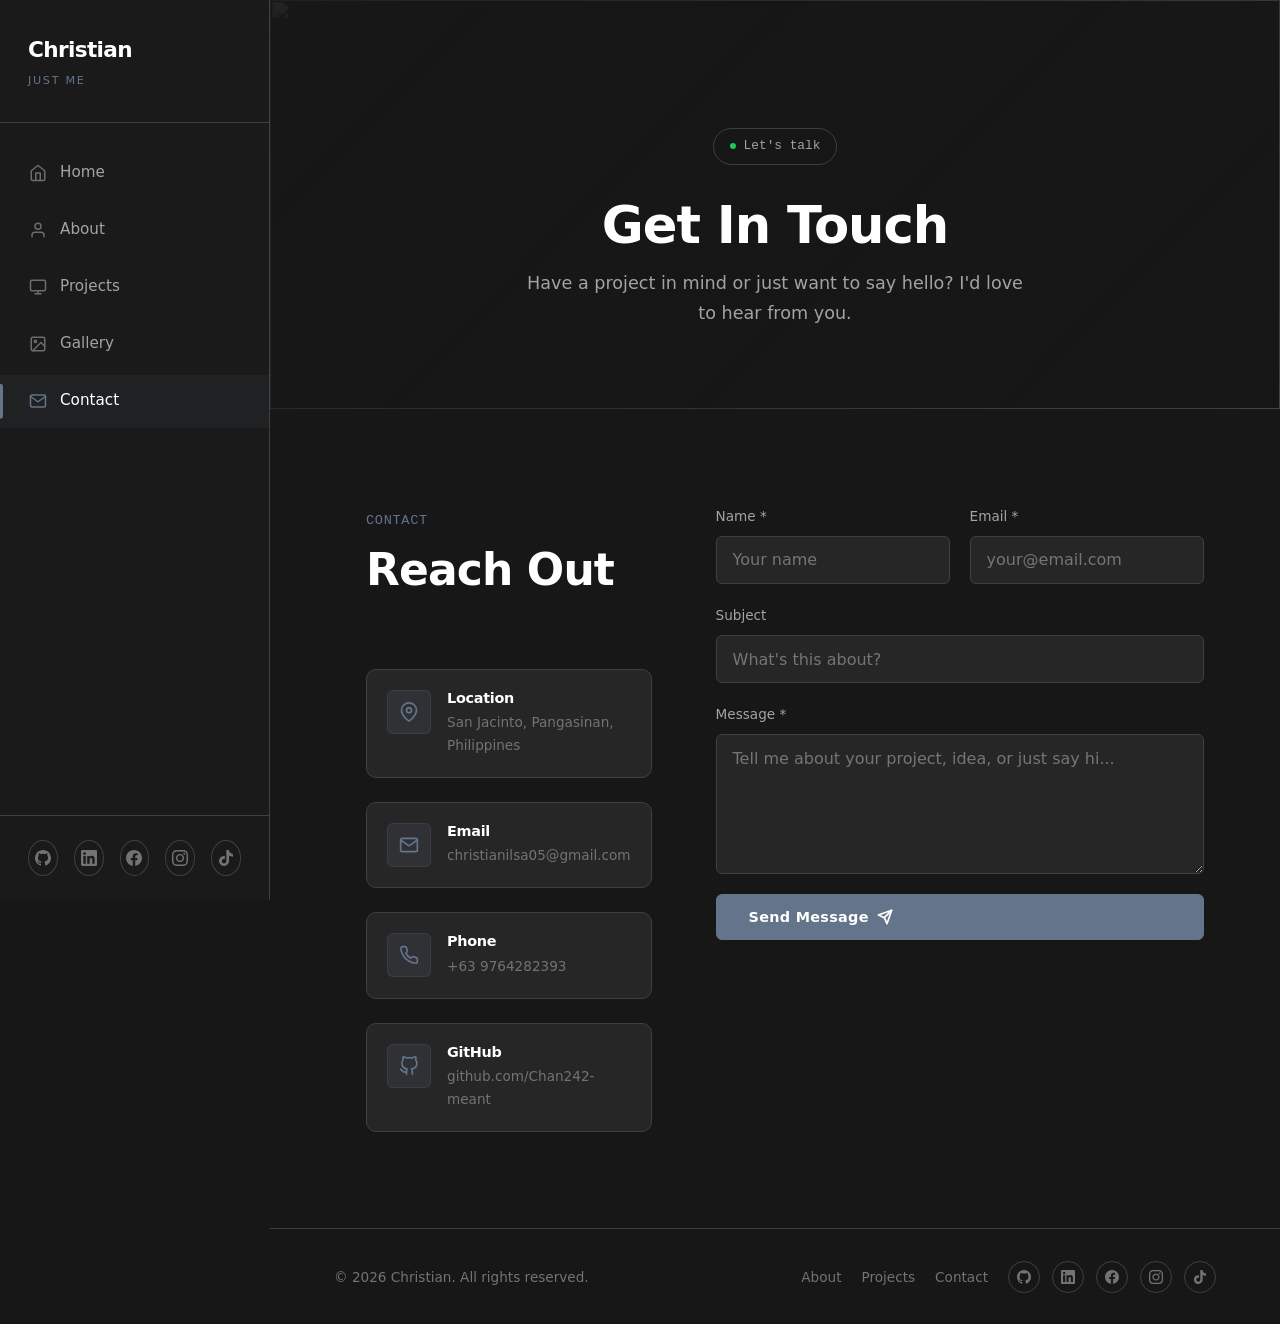
==== commit a50a714a: "Update contact.html" ====
--- a/contact.html
+++ b/contact.html
@@ -131,6 +131,7 @@
           <!-- Contact Form -->
           <div class="fade-in-right">
             <form class="contact-form" id="contactForm" novalidate>
+  <input type="hidden" name="access_key" value="d65d2ef7-92d3-46d0-be24-c684cd771c28">
               <div class="form-row">
                 <div class="form-group">
                   <label for="name">Name *</label>
--- a/css/style.css
+++ b/css/style.css
@@ -0,0 +1,1908 @@
+/* ============================================
+   Christian Portfolio - Main Stylesheet
+   Dark & Modern | Slate + Neutral
+   ============================================ */
+
+/* ----- CSS Variables ----- */
+:root {
+  --color-bg: #171717;
+  --color-bg-secondary: #1a1a1a;
+  --color-bg-card: #262626;
+  --color-bg-elevated: #2e2e2e;
+  --color-text: #ffffff;
+  --color-text-secondary: #a3a3a3;
+  --color-text-muted: #737373;
+  --color-accent: #64748B;
+  --color-accent-hover: #94A3B8;
+  --color-accent-glow: rgba(100, 116, 139, 0.15);
+  --color-border: #404040;
+  --color-border-light: #525252;
+
+  --sidebar-width: 270px;
+  --sidebar-collapsed-width: 0px;
+
+  --font-sans: 'Segoe UI', system-ui, -apple-system, BlinkMacSystemFont, sans-serif;
+  --font-mono: 'Cascadia Code', 'Fira Code', 'JetBrains Mono', Consolas, monospace;
+
+  --transition-fast: 0.2s cubic-bezier(0.4, 0, 0.2, 1);
+  --transition-normal: 0.35s cubic-bezier(0.4, 0, 0.2, 1);
+  --transition-slow: 0.6s cubic-bezier(0.4, 0, 0.2, 1);
+
+  --shadow-sm: 0 1px 3px rgba(0, 0, 0, 0.3);
+  --shadow-md: 0 4px 16px rgba(0, 0, 0, 0.4);
+  --shadow-lg: 0 8px 40px rgba(0, 0, 0, 0.5);
+  --shadow-accent: 0 0 30px rgba(100, 116, 139, 0.1);
+
+  --radius-sm: 6px;
+  --radius-md: 10px;
+  --radius-lg: 16px;
+  --radius-xl: 24px;
+
+  --z-sidebar: 1000;
+  --z-overlay: 950;
+  --z-backtotop: 900;
+  --z-lightbox: 1100;
+  --z-nav-toggle: 1001;
+}
+
+/* ----- CSS Reset ----- */
+*,
+*::before,
+*::after {
+  margin: 0;
+  padding: 0;
+  box-sizing: border-box;
+}
+
+html {
+  scroll-behavior: smooth;
+  scroll-padding-top: 2rem;
+}
+
+body {
+  font-family: var(--font-sans);
+  background-color: var(--color-bg);
+  color: var(--color-text);
+  line-height: 1.7;
+  -webkit-font-smoothing: antialiased;
+  -moz-osx-font-smoothing: grayscale;
+  overflow-x: hidden;
+}
+
+img {
+  max-width: 100%;
+  height: auto;
+  display: block;
+}
+
+a {
+  text-decoration: none;
+  color: inherit;
+  transition: color var(--transition-fast);
+}
+
+ul {
+  list-style: none;
+}
+
+button {
+  border: none;
+  background: none;
+  cursor: pointer;
+  font-family: inherit;
+  font-size: inherit;
+  color: inherit;
+}
+
+input,
+textarea {
+  font-family: inherit;
+  font-size: inherit;
+  color: inherit;
+  border: none;
+  outline: none;
+}
+
+::selection {
+  background: var(--color-accent);
+  color: var(--color-text);
+}
+
+::-webkit-scrollbar {
+  width: 8px;
+}
+
+::-webkit-scrollbar-track {
+  background: var(--color-bg);
+}
+
+::-webkit-scrollbar-thumb {
+  background: var(--color-border);
+  border-radius: 4px;
+}
+
+::-webkit-scrollbar-thumb:hover {
+  background: var(--color-border-light);
+}
+
+/* ----- Typography ----- */
+h1, h2, h3, h4, h5, h6 {
+  font-weight: 700;
+  line-height: 1.2;
+  letter-spacing: -0.02em;
+}
+
+h1 {
+  font-size: clamp(2.5rem, 6vw, 4.5rem);
+}
+
+h2 {
+  font-size: clamp(1.75rem, 4vw, 2.75rem);
+  margin-bottom: 1.5rem;
+}
+
+h3 {
+  font-size: clamp(1.25rem, 2.5vw, 1.5rem);
+}
+
+p {
+  color: var(--color-text-secondary);
+  margin-bottom: 1rem;
+}
+
+.section-subtitle {
+  display: inline-block;
+  font-family: var(--font-mono);
+  font-size: 0.85rem;
+  color: var(--color-accent);
+  letter-spacing: 0.05em;
+  text-transform: uppercase;
+  margin-bottom: 0.75rem;
+  position: relative;
+}
+
+/* ----- Layout ----- */
+.main-content {
+  margin-left: var(--sidebar-width);
+  min-height: 100vh;
+  position: relative;
+}
+
+.section {
+  padding: 6rem 4rem;
+  max-width: 1200px;
+}
+
+.section-header {
+  text-align: center;
+  margin-bottom: 4rem;
+}
+
+.section-header p {
+  max-width: 600px;
+  margin: 0 auto;
+  font-size: 1.1rem;
+}
+
+.container {
+  max-width: 1200px;
+  margin: 0 auto;
+  padding: 0 2rem;
+}
+
+/* ----- Sidebar Navigation ----- */
+.sidebar {
+  position: fixed;
+  top: 0;
+  left: 0;
+  width: var(--sidebar-width);
+  height: 100vh;
+  background: var(--color-bg-secondary);
+  border-right: 1px solid var(--color-border);
+  display: flex;
+  flex-direction: column;
+  z-index: var(--z-sidebar);
+  transition: transform var(--transition-normal);
+}
+
+.sidebar-header {
+  display: flex;
+  align-items: center;
+  justify-content: space-between;
+  padding: 2rem 1.75rem;
+  border-bottom: 1px solid var(--color-border);
+}
+
+.logo {
+  font-size: 1.35rem;
+  font-weight: 800;
+  letter-spacing: -0.03em;
+  color: var(--color-text);
+}
+
+.logo span {
+  color: var(--color-accent);
+}
+
+.logo-tagline {
+  display: block;
+  font-size: 0.7rem;
+  font-weight: 400;
+  color: var(--color-text-muted);
+  letter-spacing: 0.15em;
+  text-transform: uppercase;
+  margin-top: 2px;
+}
+
+.nav-links {
+  flex: 1;
+  padding: 1.5rem 0;
+  display: flex;
+  flex-direction: column;
+  gap: 0.25rem;
+}
+
+.nav-links li a {
+  display: flex;
+  align-items: center;
+  padding: 0.85rem 1.75rem;
+  font-size: 0.95rem;
+  font-weight: 500;
+  color: var(--color-text-secondary);
+  transition: all var(--transition-fast);
+  position: relative;
+  gap: 0.75rem;
+}
+
+.nav-links li a .nav-icon {
+  width: 20px;
+  height: 20px;
+  display: flex;
+  align-items: center;
+  justify-content: center;
+  opacity: 0.6;
+  transition: opacity var(--transition-fast);
+}
+
+.nav-links li a .nav-icon svg {
+  width: 18px;
+  height: 18px;
+}
+
+.nav-links li a::before {
+  content: '';
+  position: absolute;
+  left: 0;
+  top: 50%;
+  transform: translateY(-50%);
+  width: 3px;
+  height: 0;
+  background: var(--color-accent);
+  border-radius: 0 3px 3px 0;
+  transition: height var(--transition-normal);
+}
+
+.nav-links li a:hover {
+  color: var(--color-text);
+  background: rgba(255, 255, 255, 0.03);
+}
+
+.nav-links li a:hover::before {
+  height: 50%;
+}
+
+.nav-links li a:hover .nav-icon {
+  opacity: 1;
+}
+
+.nav-links li a.active {
+  color: var(--color-text);
+  background: rgba(100, 116, 139, 0.08);
+}
+
+.nav-links li a.active::before {
+  height: 65%;
+}
+
+.nav-links li a.active .nav-icon {
+  opacity: 1;
+  color: var(--color-accent);
+}
+
+/* Sidebar Social */
+.sidebar-social {
+  padding: 1.5rem 1.75rem;
+  border-top: 1px solid var(--color-border);
+  display: flex;
+  gap: 1rem;
+}
+
+.sidebar-social a {
+  width: 36px;
+  height: 36px;
+  display: flex;
+  align-items: center;
+  justify-content: center;
+  border-radius: 50%;
+  border: 1px solid var(--color-border);
+  color: var(--color-text-muted);
+  transition: all var(--transition-fast);
+}
+
+.sidebar-social a:hover {
+  color: var(--color-accent-hover);
+  border-color: var(--color-accent);
+  background: var(--color-accent-glow);
+  transform: translateY(-2px);
+}
+
+.sidebar-social a svg {
+  width: 16px;
+  height: 16px;
+}
+
+/* Menu Toggle Button */
+.menu-toggle {
+  display: none;
+  width: 36px;
+  height: 36px;
+  flex-direction: column;
+  align-items: center;
+  justify-content: center;
+  gap: 5px;
+  z-index: var(--z-nav-toggle);
+}
+
+.menu-toggle span {
+  display: block;
+  width: 22px;
+  height: 2px;
+  background: var(--color-text);
+  border-radius: 2px;
+  transition: all var(--transition-fast);
+  transform-origin: center;
+}
+
+.menu-toggle.active span:nth-child(1) {
+  transform: rotate(45deg) translate(5px, 5px);
+}
+
+.menu-toggle.active span:nth-child(2) {
+  opacity: 0;
+  transform: scaleX(0);
+}
+
+.menu-toggle.active span:nth-child(3) {
+  transform: rotate(-45deg) translate(5px, -5px);
+}
+
+/* Overlay */
+.overlay {
+  position: fixed;
+  inset: 0;
+  background: rgba(0, 0, 0, 0.6);
+  backdrop-filter: blur(4px);
+  z-index: var(--z-overlay);
+  opacity: 0;
+  pointer-events: none;
+  transition: opacity var(--transition-normal);
+}
+
+.overlay.active {
+  opacity: 1;
+  pointer-events: all;
+}
+
+/* ----- Hero Section ----- */
+.hero {
+  position: relative;
+  min-height: 100vh;
+  display: flex;
+  align-items: center;
+  justify-content: center;
+  overflow: hidden;
+}
+
+.hero-bg {
+  position: absolute;
+  inset: 0;
+  z-index: 0;
+}
+
+.hero-bg img {
+  width: 100%;
+  height: 100%;
+  object-fit: cover;
+}
+
+.hero-overlay {
+  position: absolute;
+  inset: 0;
+  background: linear-gradient(
+    135deg,
+    rgba(23, 23, 23, 0.92) 0%,
+    rgba(23, 23, 23, 0.7) 50%,
+    rgba(23, 23, 23, 0.85) 100%
+  );
+  z-index: 1;
+}
+
+.hero-content {
+  position: relative;
+  z-index: 2;
+  text-align: center;
+  max-width: 800px;
+  padding: 2rem;
+}
+
+.hero-badge {
+  display: inline-flex;
+  align-items: center;
+  gap: 0.5rem;
+  padding: 0.4rem 1rem;
+  border: 1px solid var(--color-border);
+  border-radius: 100px;
+  font-size: 0.8rem;
+  color: var(--color-text-secondary);
+  margin-bottom: 2rem;
+  font-family: var(--font-mono);
+}
+
+.hero-badge .dot {
+  width: 6px;
+  height: 6px;
+  background: #22c55e;
+  border-radius: 50%;
+  animation: pulse-dot 2s infinite;
+}
+
+@keyframes pulse-dot {
+  0%, 100% { opacity: 1; }
+  50% { opacity: 0.4; }
+}
+
+.hero-content h1 {
+  margin-bottom: 1rem;
+  line-height: 1.1;
+}
+
+.hero-content h1 .highlight {
+  background: linear-gradient(135deg, var(--color-accent), var(--color-accent-hover));
+  -webkit-background-clip: text;
+  -webkit-text-fill-color: transparent;
+  background-clip: text;
+}
+
+.hero-tagline {
+  font-size: clamp(1.1rem, 2vw, 1.4rem);
+  color: var(--color-text-secondary);
+  margin-bottom: 2.5rem;
+  font-weight: 300;
+  letter-spacing: 0.02em;
+}
+
+.hero-actions {
+  display: flex;
+  gap: 1rem;
+  justify-content: center;
+  flex-wrap: wrap;
+}
+
+/* Page Hero (inner pages) */
+.page-hero {
+  position: relative;
+  min-height: 45vh;
+  display: flex;
+  align-items: center;
+  justify-content: center;
+  overflow: hidden;
+  padding: 6rem 2rem 3rem;
+}
+
+.page-hero .hero-overlay {
+  background: linear-gradient(
+    135deg,
+    rgba(23, 23, 23, 0.95) 0%,
+    rgba(23, 23, 23, 0.75) 100%
+  );
+}
+
+.page-hero .hero-content {
+  text-align: center;
+}
+
+.page-hero .hero-content h1 {
+  font-size: clamp(2rem, 4vw, 3.5rem);
+}
+
+.page-hero .hero-content p {
+  font-size: 1.1rem;
+  max-width: 500px;
+  margin: 1rem auto 0;
+}
+
+/* ----- Buttons ----- */
+.btn {
+  display: inline-flex;
+  align-items: center;
+  gap: 0.5rem;
+  padding: 0.85rem 2rem;
+  border-radius: var(--radius-sm);
+  font-weight: 600;
+  font-size: 0.9rem;
+  letter-spacing: 0.02em;
+  transition: all var(--transition-normal);
+  cursor: pointer;
+}
+
+.btn-primary {
+  background: var(--color-accent);
+  color: var(--color-text);
+  border: 1px solid var(--color-accent);
+}
+
+.btn-primary:hover {
+  background: var(--color-accent-hover);
+  border-color: var(--color-accent-hover);
+  transform: translateY(-2px);
+  box-shadow: var(--shadow-accent);
+}
+
+.btn-secondary {
+  background: transparent;
+  color: var(--color-text);
+  border: 1px solid var(--color-border);
+}
+
+.btn-secondary:hover {
+  border-color: var(--color-accent);
+  background: var(--color-accent-glow);
+  transform: translateY(-2px);
+}
+
+.btn-sm {
+  padding: 0.6rem 1.25rem;
+  font-size: 0.8rem;
+}
+
+/* ----- Cards ----- */
+.card-grid {
+  display: grid;
+  grid-template-columns: repeat(auto-fill, minmax(340px, 1fr));
+  gap: 1.5rem;
+}
+
+.card {
+  background: var(--color-bg-card);
+  border: 1px solid var(--color-border);
+  border-radius: var(--radius-md);
+  overflow: hidden;
+  transition: all var(--transition-normal);
+}
+
+.card:hover {
+  border-color: var(--color-border-light);
+  transform: translateY(-4px);
+  box-shadow: var(--shadow-md);
+}
+
+.card-image {
+  position: relative;
+  overflow: hidden;
+  aspect-ratio: 16/10;
+}
+
+.card-image img {
+  width: 100%;
+  height: 100%;
+  object-fit: cover;
+  transition: transform var(--transition-slow);
+}
+
+.card:hover .card-image img {
+  transform: scale(1.05);
+}
+
+.card-image .card-tags {
+  position: absolute;
+  top: 1rem;
+  left: 1rem;
+  display: flex;
+  gap: 0.5rem;
+  flex-wrap: wrap;
+}
+
+.card-tag {
+  padding: 0.25rem 0.75rem;
+  background: rgba(23, 23, 23, 0.85);
+  backdrop-filter: blur(4px);
+  border-radius: 100px;
+  font-size: 0.7rem;
+  font-weight: 500;
+  color: var(--color-text);
+  font-family: var(--font-mono);
+}
+
+.card-body {
+  padding: 1.5rem;
+}
+
+.card-body h3 {
+  margin-bottom: 0.5rem;
+}
+
+.card-body p {
+  font-size: 0.9rem;
+  color: var(--color-text-secondary);
+  margin-bottom: 1rem;
+  line-height: 1.6;
+}
+
+.card-footer {
+  display: flex;
+  align-items: center;
+  gap: 1rem;
+  padding-top: 1rem;
+  border-top: 1px solid var(--color-border);
+}
+
+.card-link {
+  font-size: 0.85rem;
+  font-weight: 600;
+  color: var(--color-accent);
+  display: inline-flex;
+  align-items: center;
+  gap: 0.35rem;
+  transition: color var(--transition-fast);
+}
+
+.card-link:hover {
+  color: var(--color-accent-hover);
+}
+
+/* ----- Featured Projects Section (Home) ----- */
+.featured-projects {
+  padding: 6rem 0;
+}
+
+/* ----- Skills Section ----- */
+.skills-grid {
+  display: grid;
+  grid-template-columns: repeat(auto-fill, minmax(120px, 1fr));
+  gap: 1rem;
+}
+
+.skill-item {
+  display: flex;
+  flex-direction: column;
+  align-items: center;
+  gap: 0.75rem;
+  padding: 1.25rem 1rem;
+  background: var(--color-bg-card);
+  border: 1px solid var(--color-border);
+  border-radius: var(--radius-md);
+  transition: all var(--transition-normal);
+  text-align: center;
+}
+
+.skill-item:hover {
+  border-color: var(--color-accent);
+  transform: translateY(-3px);
+  box-shadow: var(--shadow-accent);
+}
+
+.skill-icon {
+  width: 40px;
+  height: 40px;
+  display: flex;
+  align-items: center;
+  justify-content: center;
+  font-size: 1.5rem;
+}
+
+.skill-name {
+  font-size: 0.8rem;
+  font-weight: 500;
+  color: var(--color-text-secondary);
+  font-family: var(--font-mono);
+}
+
+/* ----- CTA Section ----- */
+.cta-section {
+  padding: 6rem 0;
+  text-align: center;
+  border-top: 1px solid var(--color-border);
+}
+
+.cta-section h2 {
+  margin-bottom: 1rem;
+}
+
+.cta-section p {
+  max-width: 500px;
+  margin: 0 auto 2rem;
+}
+
+/* ----- About Page ----- */
+.about-content {
+  display: grid;
+  grid-template-columns: 1fr 1.5fr;
+  gap: 4rem;
+  align-items: start;
+}
+
+.about-image {
+  position: relative;
+  border-radius: var(--radius-lg);
+  overflow: hidden;
+  border: 1px solid var(--color-border);
+}
+
+.about-image img {
+  width: 100%;
+  height: 100%;
+  object-fit: cover;
+}
+
+.about-image::after {
+  content: '';
+  position: absolute;
+  inset: 0;
+  background: linear-gradient(
+    to bottom,
+    transparent 60%,
+    rgba(23, 23, 23, 0.4)
+  );
+  pointer-events: none;
+}
+
+.about-text h2 {
+  margin-bottom: 1.5rem;
+}
+
+.about-text p {
+  font-size: 1.05rem;
+  margin-bottom: 1.25rem;
+  line-height: 1.8;
+}
+
+.about-details {
+  display: grid;
+  grid-template-columns: 1fr 1fr;
+  gap: 1rem;
+  margin-top: 2rem;
+  padding-top: 2rem;
+  border-top: 1px solid var(--color-border);
+}
+
+.about-detail-item {
+  display: flex;
+  flex-direction: column;
+  gap: 0.25rem;
+}
+
+.about-detail-item .label {
+  font-size: 0.75rem;
+  color: var(--color-text-muted);
+  text-transform: uppercase;
+  letter-spacing: 0.08em;
+  font-family: var(--font-mono);
+}
+
+.about-detail-item .value {
+  font-size: 0.95rem;
+  font-weight: 500;
+}
+
+/* Timeline */
+.timeline {
+  position: relative;
+  padding-left: 2rem;
+}
+
+.timeline::before {
+  content: '';
+  position: absolute;
+  left: 0;
+  top: 0;
+  bottom: 0;
+  width: 1px;
+  background: var(--color-border);
+}
+
+.timeline-item {
+  position: relative;
+  padding-bottom: 2.5rem;
+}
+
+.timeline-item:last-child {
+  padding-bottom: 0;
+}
+
+.timeline-item::before {
+  content: '';
+  position: absolute;
+  left: -2rem;
+  top: 0.35rem;
+  width: 12px;
+  height: 12px;
+  border-radius: 50%;
+  background: var(--color-accent);
+  border: 3px solid var(--color-bg);
+  transform: translateX(-50%);
+}
+
+.timeline-date {
+  font-family: var(--font-mono);
+  font-size: 0.8rem;
+  color: var(--color-accent);
+  margin-bottom: 0.35rem;
+}
+
+.timeline-title {
+  font-size: 1.1rem;
+  font-weight: 600;
+  margin-bottom: 0.25rem;
+}
+
+.timeline-company {
+  font-size: 0.9rem;
+  color: var(--color-text-muted);
+  margin-bottom: 0.5rem;
+}
+
+.timeline-desc {
+  font-size: 0.9rem;
+  color: var(--color-text-secondary);
+  line-height: 1.6;
+}
+
+/* Stats */
+.stats-grid {
+  display: grid;
+  grid-template-columns: repeat(4, 1fr);
+  gap: 1.5rem;
+  margin-top: 3rem;
+}
+
+.stat-item {
+  text-align: center;
+  padding: 2rem 1rem;
+  background: var(--color-bg-card);
+  border: 1px solid var(--color-border);
+  border-radius: var(--radius-md);
+}
+
+.stat-number {
+  font-size: 2.5rem;
+  font-weight: 800;
+  color: var(--color-accent);
+  line-height: 1;
+  margin-bottom: 0.5rem;
+}
+
+.stat-label {
+  font-size: 0.85rem;
+  color: var(--color-text-muted);
+}
+
+/* ----- Projects Page ----- */
+.projects-grid {
+  display: grid;
+  grid-template-columns: repeat(auto-fill, minmax(360px, 1fr));
+  gap: 1.5rem;
+}
+
+.project-card {
+  background: var(--color-bg-card);
+  border: 1px solid var(--color-border);
+  border-radius: var(--radius-md);
+  overflow: hidden;
+  transition: all var(--transition-normal);
+}
+
+.project-card:hover {
+  border-color: var(--color-border-light);
+  transform: translateY(-4px);
+  box-shadow: var(--shadow-md);
+}
+
+.project-thumb {
+  position: relative;
+  overflow: hidden;
+  aspect-ratio: 16/10;
+}
+
+.project-thumb img {
+  width: 100%;
+  height: 100%;
+  object-fit: cover;
+  transition: transform var(--transition-slow);
+}
+
+.project-card:hover .project-thumb img {
+  transform: scale(1.05);
+}
+
+.project-info {
+  padding: 1.5rem;
+}
+
+.project-info h3 {
+  margin-bottom: 0.5rem;
+  font-size: 1.2rem;
+}
+
+.project-info p {
+  font-size: 0.9rem;
+  color: var(--color-text-secondary);
+  margin-bottom: 1rem;
+  line-height: 1.6;
+}
+
+.project-tech {
+  display: flex;
+  gap: 0.5rem;
+  flex-wrap: wrap;
+  margin-bottom: 1rem;
+}
+
+.project-tech span {
+  padding: 0.25rem 0.65rem;
+  background: var(--color-accent-glow);
+  border-radius: var(--radius-sm);
+  font-size: 0.7rem;
+  font-family: var(--font-mono);
+  color: var(--color-accent);
+  border: 1px solid rgba(100, 116, 139, 0.2);
+}
+
+.project-links {
+  display: flex;
+  gap: 0.75rem;
+}
+
+/* ----- Gallery Page ----- */
+.gallery-grid {
+  display: grid;
+  grid-template-columns: repeat(auto-fill, minmax(280px, 1fr));
+  gap: 1rem;
+}
+
+.gallery-item {
+  position: relative;
+  border-radius: var(--radius-md);
+  overflow: hidden;
+  cursor: pointer;
+  aspect-ratio: 1;
+  border: 1px solid var(--color-border);
+  transition: all var(--transition-normal);
+}
+
+.gallery-item:hover {
+  border-color: var(--color-accent);
+  transform: scale(1.02);
+  box-shadow: var(--shadow-accent);
+}
+
+.gallery-item img {
+  width: 100%;
+  height: 100%;
+  object-fit: cover;
+  transition: transform var(--transition-slow);
+}
+
+.gallery-item:hover img {
+  transform: scale(1.08);
+}
+
+.gallery-item .gallery-overlay {
+  position: absolute;
+  inset: 0;
+  background: rgba(23, 23, 23, 0.6);
+  display: flex;
+  align-items: center;
+  justify-content: center;
+  opacity: 0;
+  transition: opacity var(--transition-normal);
+  backdrop-filter: blur(2px);
+}
+
+.gallery-item:hover .gallery-overlay {
+  opacity: 1;
+}
+
+.gallery-overlay span {
+  font-size: 2rem;
+  color: var(--color-text);
+  transform: scale(0.8);
+  transition: transform var(--transition-normal);
+}
+
+.gallery-item:hover .gallery-overlay span {
+  transform: scale(1);
+}
+
+/* ----- Lightbox ----- */
+.lightbox {
+  position: fixed;
+  inset: 0;
+  z-index: var(--z-lightbox);
+  background: rgba(0, 0, 0, 0.92);
+  display: flex;
+  align-items: center;
+  justify-content: center;
+  opacity: 0;
+  pointer-events: none;
+  transition: opacity var(--transition-normal);
+  backdrop-filter: blur(8px);
+}
+
+.lightbox.active {
+  opacity: 1;
+  pointer-events: all;
+}
+
+.lightbox-content {
+  position: relative;
+  max-width: 85vw;
+  max-height: 85vh;
+}
+
+.lightbox-content img {
+  max-width: 100%;
+  max-height: 85vh;
+  object-fit: contain;
+  border-radius: var(--radius-sm);
+  box-shadow: var(--shadow-lg);
+}
+
+.lightbox-close {
+  position: absolute;
+  top: -3rem;
+  right: 0;
+  width: 40px;
+  height: 40px;
+  display: flex;
+  align-items: center;
+  justify-content: center;
+  font-size: 1.5rem;
+  color: var(--color-text);
+  cursor: pointer;
+  transition: color var(--transition-fast);
+  z-index: 2;
+}
+
+.lightbox-close:hover {
+  color: var(--color-accent);
+}
+
+.lightbox-nav {
+  position: absolute;
+  top: 50%;
+  transform: translateY(-50%);
+  width: 50px;
+  height: 50px;
+  display: flex;
+  align-items: center;
+  justify-content: center;
+  font-size: 1.5rem;
+  color: var(--color-text);
+  cursor: pointer;
+  background: rgba(255, 255, 255, 0.05);
+  border: 1px solid var(--color-border);
+  border-radius: 50%;
+  transition: all var(--transition-fast);
+  z-index: 2;
+}
+
+.lightbox-nav:hover {
+  background: rgba(255, 255, 255, 0.1);
+  color: var(--color-accent);
+  border-color: var(--color-accent);
+}
+
+.lightbox-nav.prev {
+  left: -4rem;
+}
+
+.lightbox-nav.next {
+  right: -4rem;
+}
+
+.lightbox-counter {
+  position: absolute;
+  bottom: -2.5rem;
+  left: 50%;
+  transform: translateX(-50%);
+  font-family: var(--font-mono);
+  font-size: 0.85rem;
+  color: var(--color-text-muted);
+}
+
+/* ----- Contact Page ----- */
+.contact-grid {
+  display: grid;
+  grid-template-columns: 1fr 1.2fr;
+  gap: 4rem;
+  align-items: start;
+}
+
+.contact-info {
+  display: flex;
+  flex-direction: column;
+  gap: 1.5rem;
+}
+
+.contact-item {
+  display: flex;
+  align-items: flex-start;
+  gap: 1rem;
+  padding: 1.25rem;
+  background: var(--color-bg-card);
+  border: 1px solid var(--color-border);
+  border-radius: var(--radius-md);
+  transition: border-color var(--transition-fast);
+}
+
+.contact-item:hover {
+  border-color: var(--color-accent);
+}
+
+.contact-icon {
+  width: 44px;
+  height: 44px;
+  flex-shrink: 0;
+  display: flex;
+  align-items: center;
+  justify-content: center;
+  background: var(--color-accent-glow);
+  border-radius: var(--radius-sm);
+  border: 1px solid rgba(100, 116, 139, 0.2);
+}
+
+.contact-icon svg {
+  width: 20px;
+  height: 20px;
+  color: var(--color-accent);
+}
+
+.contact-detail h4 {
+  font-size: 0.9rem;
+  font-weight: 600;
+  margin-bottom: 0.25rem;
+}
+
+.contact-detail p {
+  font-size: 0.85rem;
+  color: var(--color-text-muted);
+  margin-bottom: 0;
+}
+
+/* Contact Form */
+.contact-form {
+  display: flex;
+  flex-direction: column;
+  gap: 1.25rem;
+}
+
+.form-group {
+  display: flex;
+  flex-direction: column;
+  gap: 0.5rem;
+}
+
+.form-group label {
+  font-size: 0.85rem;
+  font-weight: 500;
+  color: var(--color-text-secondary);
+}
+
+.form-group input,
+.form-group textarea {
+  padding: 0.85rem 1rem;
+  background: var(--color-bg-card);
+  border: 1px solid var(--color-border);
+  border-radius: var(--radius-sm);
+  color: var(--color-text);
+  transition: all var(--transition-fast);
+}
+
+.form-group input:focus,
+.form-group textarea:focus {
+  border-color: var(--color-accent);
+  box-shadow: 0 0 0 3px var(--color-accent-glow);
+  background: var(--color-bg-elevated);
+}
+
+.form-group textarea {
+  min-height: 140px;
+  resize: vertical;
+}
+
+.form-row {
+  display: grid;
+  grid-template-columns: 1fr 1fr;
+  gap: 1.25rem;
+}
+
+/* ----- Footer ----- */
+.footer {
+  padding: 2rem 4rem;
+  border-top: 1px solid var(--color-border);
+  display: flex;
+  align-items: center;
+  justify-content: space-between;
+}
+
+.footer p {
+  font-size: 0.85rem;
+  color: var(--color-text-muted);
+  margin-bottom: 0;
+}
+
+.footer-links {
+  display: flex;
+  align-items: center;
+  gap: 1.25rem;
+}
+
+.footer-links a {
+  font-size: 0.85rem;
+  color: var(--color-text-muted);
+  transition: color var(--transition-fast);
+}
+
+.footer-links a:hover {
+  color: var(--color-accent);
+}
+
+.footer-social {
+  display: flex;
+  gap: 0.75rem;
+}
+
+.footer-social a {
+  width: 32px;
+  height: 32px;
+  display: flex;
+  align-items: center;
+  justify-content: center;
+  border: 1px solid var(--color-border);
+  border-radius: 50%;
+  color: var(--color-text-muted);
+  transition: all var(--transition-fast);
+}
+
+.footer-social a:hover {
+  color: var(--color-accent);
+  border-color: var(--color-accent);
+}
+
+.footer-social a svg {
+  width: 14px;
+  height: 14px;
+}
+
+/* ----- Back to Top ----- */
+.back-to-top {
+  position: fixed;
+  bottom: 2rem;
+  right: 2rem;
+  width: 44px;
+  height: 44px;
+  background: var(--color-bg-card);
+  border: 1px solid var(--color-border);
+  border-radius: 50%;
+  display: flex;
+  align-items: center;
+  justify-content: center;
+  color: var(--color-text);
+  font-size: 1.2rem;
+  z-index: var(--z-backtotop);
+  cursor: pointer;
+  opacity: 0;
+  transform: translateY(20px);
+  pointer-events: none;
+  transition: all var(--transition-normal);
+  box-shadow: var(--shadow-md);
+}
+
+.back-to-top.visible {
+  opacity: 1;
+  transform: translateY(0);
+  pointer-events: all;
+}
+
+.back-to-top:hover {
+  background: var(--color-accent);
+  border-color: var(--color-accent);
+  transform: translateY(-3px);
+  box-shadow: var(--shadow-accent);
+}
+
+/* ----- Scroll Animations ----- */
+.fade-in {
+  opacity: 0;
+  transform: translateY(30px);
+  transition: opacity var(--transition-slow), transform var(--transition-slow);
+}
+
+.fade-in.visible {
+  opacity: 1;
+  transform: translateY(0);
+}
+
+.fade-in-left {
+  opacity: 0;
+  transform: translateX(-40px);
+  transition: opacity var(--transition-slow), transform var(--transition-slow);
+}
+
+.fade-in-left.visible {
+  opacity: 1;
+  transform: translateX(0);
+}
+
+.fade-in-right {
+  opacity: 0;
+  transform: translateX(40px);
+  transition: opacity var(--transition-slow), transform var(--transition-slow);
+}
+
+.fade-in-right.visible {
+  opacity: 1;
+  transform: translateX(0);
+}
+
+.fade-in-scale {
+  opacity: 0;
+  transform: scale(0.9);
+  transition: opacity var(--transition-slow), transform var(--transition-slow);
+}
+
+.fade-in-scale.visible {
+  opacity: 1;
+  transform: scale(1);
+}
+
+/* Stagger delays for cards */
+.stagger-1 { transition-delay: 0.1s; }
+.stagger-2 { transition-delay: 0.2s; }
+.stagger-3 { transition-delay: 0.3s; }
+.stagger-4 { transition-delay: 0.4s; }
+.stagger-5 { transition-delay: 0.5s; }
+.stagger-6 { transition-delay: 0.6s; }
+
+/* ----- Parallax ----- */
+.parallax-layer {
+  will-change: transform;
+}
+
+/* ----- Page Preloader ----- */
+.preloader {
+  position: fixed;
+  inset: 0;
+  z-index: 9999;
+  background: var(--color-bg);
+  display: flex;
+  align-items: center;
+  justify-content: center;
+  flex-direction: column;
+  gap: 1.5rem;
+  transition: opacity 0.5s ease, visibility 0.5s ease;
+}
+
+.preloader.hidden {
+  opacity: 0;
+  visibility: hidden;
+  pointer-events: none;
+}
+
+.preloader-spinner {
+  width: 40px;
+  height: 40px;
+  border: 3px solid var(--color-border);
+  border-top-color: var(--color-accent);
+  border-radius: 50%;
+  animation: spin 0.8s linear infinite;
+}
+
+.preloader-text {
+  font-family: var(--font-mono);
+  font-size: 0.85rem;
+  color: var(--color-text-muted);
+  letter-spacing: 0.1em;
+}
+
+@keyframes spin {
+  to { transform: rotate(360deg); }
+}
+
+/* ----- Scroll Progress Bar ----- */
+.scroll-progress {
+  position: fixed;
+  top: 0;
+  left: 0;
+  width: 0%;
+  height: 3px;
+  background: linear-gradient(90deg, var(--color-accent), var(--color-accent-hover));
+  z-index: 1200;
+  transition: width 0.1s linear;
+  box-shadow: 0 0 8px var(--color-accent-glow);
+}
+
+/* ----- Hero Floating Particles ----- */
+.hero-particles {
+  position: absolute;
+  inset: 0;
+  z-index: 1;
+  overflow: hidden;
+  pointer-events: none;
+}
+
+.particle {
+  position: absolute;
+  width: 3px;
+  height: 3px;
+  background: var(--color-accent);
+  border-radius: 50%;
+  opacity: 0;
+  animation: float-particle linear infinite;
+}
+
+@keyframes float-particle {
+  0% {
+    opacity: 0;
+    transform: translateY(100vh) scale(0);
+  }
+  10% {
+    opacity: 0.6;
+  }
+  90% {
+    opacity: 0.6;
+  }
+  100% {
+    opacity: 0;
+    transform: translateY(-10vh) scale(1);
+  }
+}
+
+/* ----- Typing Cursor ----- */
+.typing-cursor {
+  display: inline-block;
+  width: 2px;
+  height: 1.2em;
+  background: var(--color-accent);
+  margin-left: 4px;
+  vertical-align: text-bottom;
+  animation: blink-cursor 0.8s step-end infinite;
+}
+
+@keyframes blink-cursor {
+  0%, 100% { opacity: 1; }
+  50% { opacity: 0; }
+}
+
+/* ----- Enhanced Button Effects ----- */
+.btn {
+  position: relative;
+  overflow: hidden;
+}
+
+.btn::after {
+  content: '';
+  position: absolute;
+  inset: 0;
+  background: radial-gradient(circle at var(--ripple-x, 50%) var(--ripple-y, 50%), rgba(255,255,255,0.15) 0%, transparent 60%);
+  opacity: 0;
+  transition: opacity 0.4s ease;
+}
+
+.btn:active::after {
+  opacity: 1;
+  transition: opacity 0s;
+}
+
+.btn-primary {
+  box-shadow: 0 0 0 0 rgba(100, 116, 139, 0);
+}
+
+.btn-primary:hover {
+  box-shadow: 0 4px 20px rgba(100, 116, 139, 0.3);
+}
+
+/* ----- Card Glow on Hover ----- */
+.card,
+.project-card {
+  position: relative;
+}
+
+.card::before,
+.project-card::before {
+  content: '';
+  position: absolute;
+  inset: -1px;
+  border-radius: inherit;
+  background: linear-gradient(135deg, var(--color-accent), transparent, var(--color-accent-hover));
+  opacity: 0;
+  transition: opacity 0.4s ease;
+  z-index: -1;
+}
+
+.card:hover::before,
+.project-card:hover::before {
+  opacity: 0.3;
+}
+
+/* ----- Skill Item Glow ----- */
+.skill-item:hover .skill-icon {
+  color: var(--color-accent);
+  filter: drop-shadow(0 0 8px var(--color-accent-glow));
+}
+
+.skill-icon {
+  transition: color var(--transition-normal), filter var(--transition-normal);
+}
+
+/* ----- Stat Counter Animation ----- */
+.stat-number {
+  transition: color var(--transition-normal);
+}
+
+.stat-item:hover .stat-number {
+  color: var(--color-accent-hover);
+}
+
+/* ----- Focus Styles (Accessibility) ----- */
+:focus-visible {
+  outline: 2px solid var(--color-accent);
+  outline-offset: 3px;
+  border-radius: 2px;
+}
+
+a:focus-visible,
+button:focus-visible {
+  outline: 2px solid var(--color-accent);
+  outline-offset: 3px;
+}
+
+/* ----- Timeline Enhancement ----- */
+.timeline-item::before {
+  transition: transform 0.3s ease, box-shadow 0.3s ease;
+}
+
+.timeline-item:hover::before {
+  transform: translateX(-50%) scale(1.3);
+  box-shadow: 0 0 12px var(--color-accent-glow);
+}
+
+/* ----- Gallery Caption ----- */
+.gallery-item .gallery-caption {
+  position: absolute;
+  bottom: 0;
+  left: 0;
+  right: 0;
+  padding: 1rem;
+  background: linear-gradient(transparent, rgba(0,0,0,0.8));
+  color: var(--color-text);
+  font-size: 0.8rem;
+  font-family: var(--font-mono);
+  transform: translateY(100%);
+  transition: transform var(--transition-normal);
+  z-index: 2;
+}
+
+.gallery-item:hover .gallery-caption {
+  transform: translateY(0);
+}
+
+/* ----- Section Divider ----- */
+.section-divider {
+  width: 60px;
+  height: 3px;
+  background: linear-gradient(90deg, var(--color-accent), var(--color-accent-hover));
+  margin: 1rem auto 0;
+  border-radius: 3px;
+}
+
+/* ----- Smooth Page Entry ----- */
+body {
+  animation: page-enter 0.6s ease-out;
+}
+
+@keyframes page-enter {
+  from {
+    opacity: 0;
+  }
+  to {
+    opacity: 1;
+  }
+}
+
+/* ----- Nav Active Pulse ----- */
+.nav-links li a.active .nav-icon {
+  animation: nav-pulse 2s ease-in-out infinite;
+}
+
+@keyframes nav-pulse {
+  0%, 100% { opacity: 1; }
+  50% { opacity: 0.6; }
+}
+
+/* ----- Form Input Animations ----- */
+.form-group input,
+.form-group textarea {
+  transition: all var(--transition-fast), box-shadow var(--transition-normal);
+}
+
+.form-group label {
+  transition: color var(--transition-fast);
+}
+
+.form-group:focus-within label {
+  color: var(--color-accent);
+}
+
+/* ----- Enhanced Lightbox ----- */
+.lightbox-content img {
+  animation: lightbox-zoom-in 0.3s ease-out;
+}
+
+@keyframes lightbox-zoom-in {
+  from {
+    transform: scale(0.9);
+    opacity: 0;
+  }
+  to {
+    transform: scale(1);
+    opacity: 1;
+  }
+}
+
+/* ----- Scroll Hint (Hero) ----- */
+.scroll-hint {
+  position: absolute;
+  bottom: 2rem;
+  left: 50%;
+  transform: translateX(-50%);
+  z-index: 2;
+  display: flex;
+  flex-direction: column;
+  align-items: center;
+  gap: 0.5rem;
+  color: var(--color-text-muted);
+  font-size: 0.75rem;
+  font-family: var(--font-mono);
+  letter-spacing: 0.1em;
+  animation: bounce-hint 2s ease-in-out infinite;
+  cursor: pointer;
+}
+
+.scroll-hint .scroll-mouse {
+  width: 24px;
+  height: 38px;
+  border: 2px solid var(--color-text-muted);
+  border-radius: 12px;
+  position: relative;
+}
+
+.scroll-hint .scroll-mouse::after {
+  content: '';
+  position: absolute;
+  top: 6px;
+  left: 50%;
+  transform: translateX(-50%);
+  width: 3px;
+  height: 8px;
+  background: var(--color-text-muted);
+  border-radius: 3px;
+  animation: scroll-wheel 1.5s ease-in-out infinite;
+}
+
+@keyframes scroll-wheel {
+  0% { transform: translateX(-50%) translateY(0); opacity: 1; }
+  100% { transform: translateX(-50%) translateY(10px); opacity: 0; }
+}
+
+@keyframes bounce-hint {
+  0%, 100% { transform: translateX(-50%) translateY(0); }
+  50% { transform: translateX(-50%) translateY(6px); }
+}
+
+/* ----- Responsive ----- */
+@media (max-width: 1200px) {
+  .section {
+    padding: 5rem 2rem;
+  }
+
+  .about-content {
+    gap: 3rem;
+  }
+
+  .stats-grid {
+    grid-template-columns: repeat(2, 1fr);
+  }
+}
+
+@media (max-width: 1024px) {
+  .projects-grid {
+    grid-template-columns: repeat(auto-fill, minmax(300px, 1fr));
+  }
+
+  .card-grid {
+    grid-template-columns: repeat(auto-fill, minmax(280px, 1fr));
+  }
+
+  .contact-grid {
+    gap: 3rem;
+  }
+}
+
+@media (max-width: 768px) {
+  :root {
+    --sidebar-width: 270px;
+  }
+
+  .menu-toggle {
+    display: flex;
+  }
+
+  .sidebar {
+    transform: translateX(-100%);
+  }
+
+  .sidebar.open {
+    transform: translateX(0);
+  }
+
+  .sidebar-header {
+    padding: 1.25rem 1.5rem;
+  }
+
+  .nav-links li a {
+    padding: 0.75rem 1.5rem;
+  }
+
+  .sidebar-social {
+    padding: 1.25rem 1.5rem;
+  }
+
+  .main-content {
+    margin-left: 0;
+  }
+
+  .section {
+    padding: 4rem 1.25rem;
+  }
+
+  .hero {
+    min-height: 90vh;
+  }
+
+  .hero-content h1 {
+    font-size: clamp(2rem, 8vw, 3rem);
+  }
+
+  .page-hero {
+    min-height: 35vh;
+    padding: 5rem 1.25rem 2rem;
+  }
+
+  .about-content {
+    grid-template-columns: 1fr;
+    gap: 2rem;
+  }
+
+  .about-image {
+    max-width: 400px;
+    margin: 0 auto;
+  }
+
+  .about-details {
+    grid-template-columns: 1fr;
+  }
+
+  .contact-grid {
+    grid-template-columns: 1fr;
+    gap: 2rem;
+  }
+
+  .form-row {
+    grid-template-columns: 1fr;
+  }
+
+  .stats-grid {
+    grid-template-columns: repeat(2, 1fr);
+    gap: 1rem;
+  }
+
+  .stat-item {
+    padding: 1.5rem 1rem;
+  }
+
+  .stat-number {
+    font-size: 2rem;
+  }
+
+  .gallery-grid {
+    grid-template-columns: repeat(auto-fill, minmax(240px, 1fr));
+  }
+
+  .skills-grid {
+    grid-template-columns: repeat(auto-fill, minmax(100px, 1fr));
+  }
+
+  .footer {
+    flex-direction: column;
+    gap: 1rem;
+    padding: 1.5rem 1.25rem;
+    text-align: center;
+  }
+
+  .lightbox-nav {
+    width: 40px;
+    height: 40px;
+    font-size: 1.2rem;
+  }
+
+  .lightbox-nav.prev {
+    left: 0.5rem;
+  }
+
+  .lightbox-nav.next {
+    right: 0.5rem;
+  }
+
+  .lightbox-close {
+    top: 0.5rem;
+    right: 0.5rem;
+  }
+
+  .back-to-top {
+    bottom: 1.25rem;
+    right: 1.25rem;
+    width: 40px;
+    height: 40px;
+  }
+}
+
+@media (max-width: 480px) {
+  .section {
+    padding: 3rem 1rem;
+  }
+
+  .hero-content {
+    padding: 1rem;
+  }
+
+  .hero-actions {
+    flex-direction: column;
+    align-items: center;
+  }
+
+  .hero-actions .btn {
+    width: 100%;
+    justify-content: center;
+  }
+
+  .card-grid {
+    grid-template-columns: 1fr;
+  }
+
+  .projects-grid {
+    grid-template-columns: 1fr;
+  }
+
+  .gallery-grid {
+    grid-template-columns: repeat(auto-fill, minmax(160px, 1fr));
+  }
+
+  .stats-grid {
+    grid-template-columns: 1fr 1fr;
+  }
+
+  .skills-grid {
+    grid-template-columns: repeat(auto-fill, minmax(80px, 1fr));
+  }
+}
